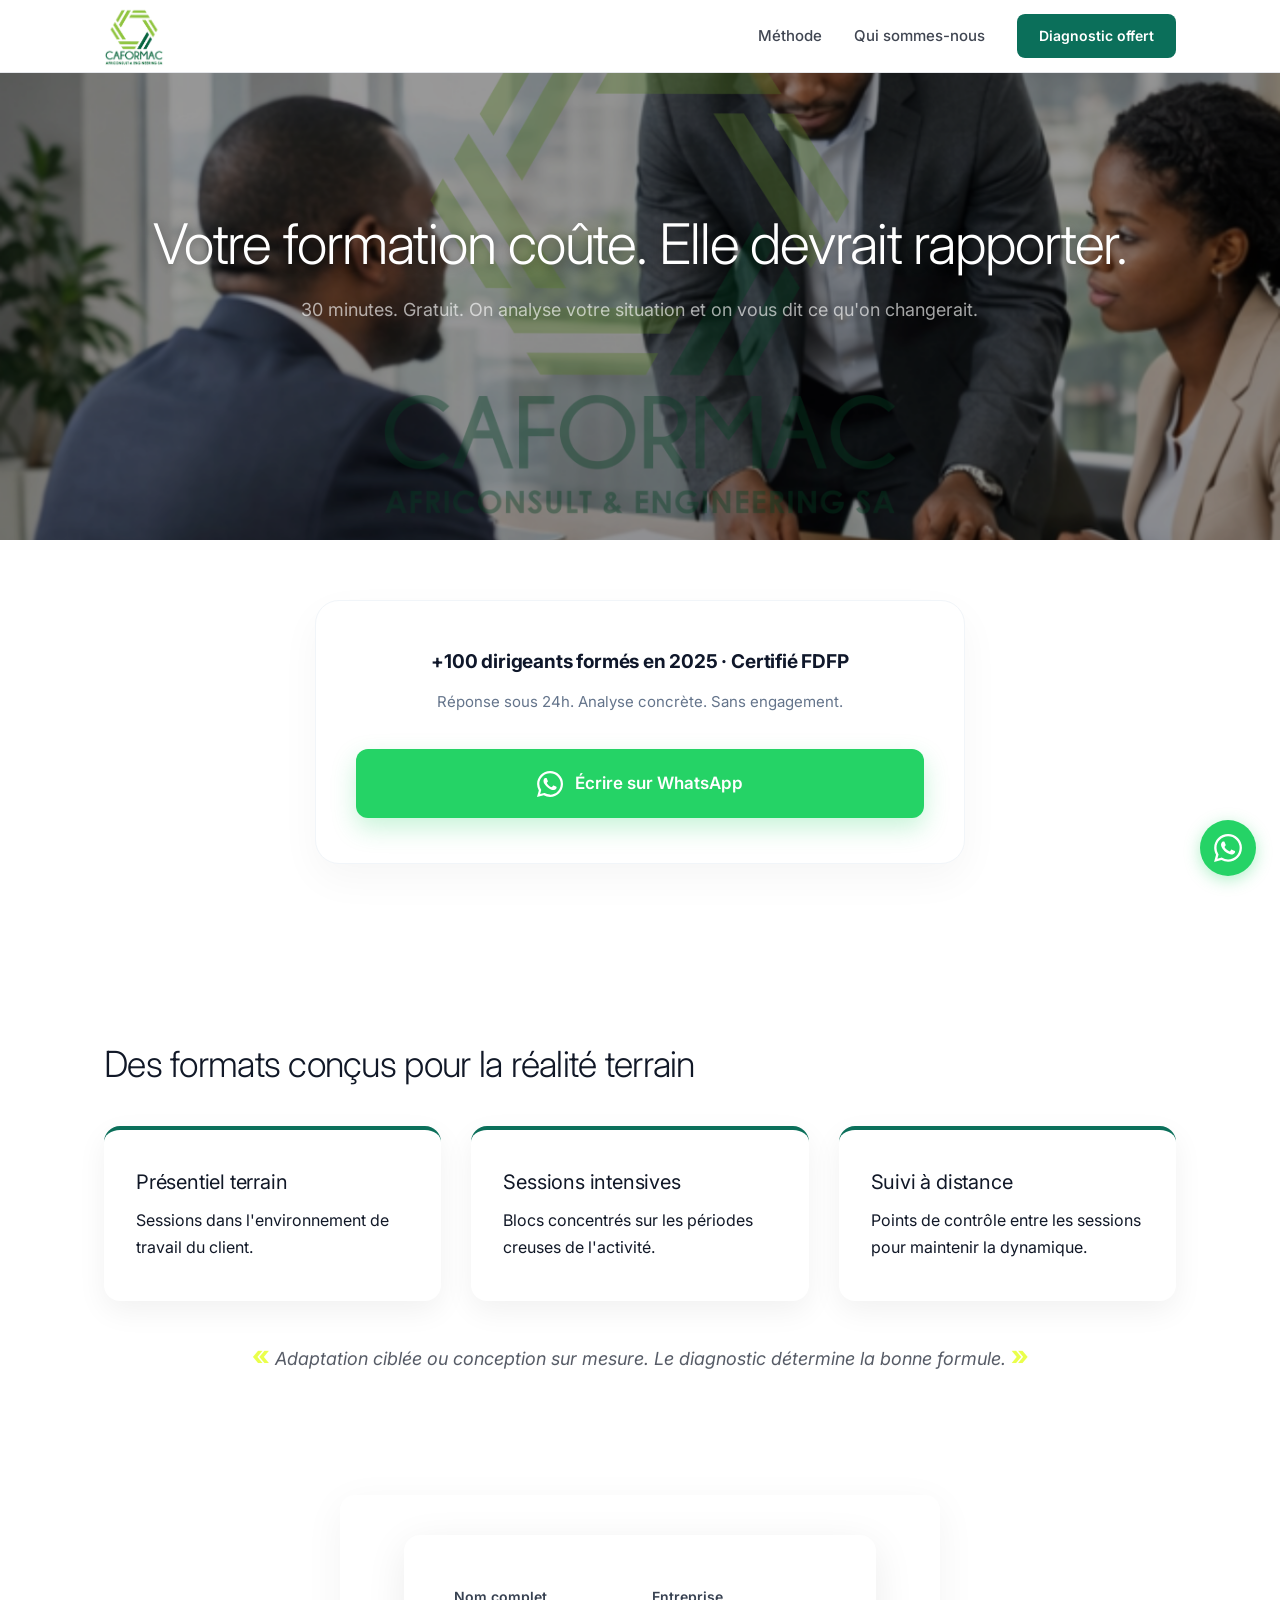
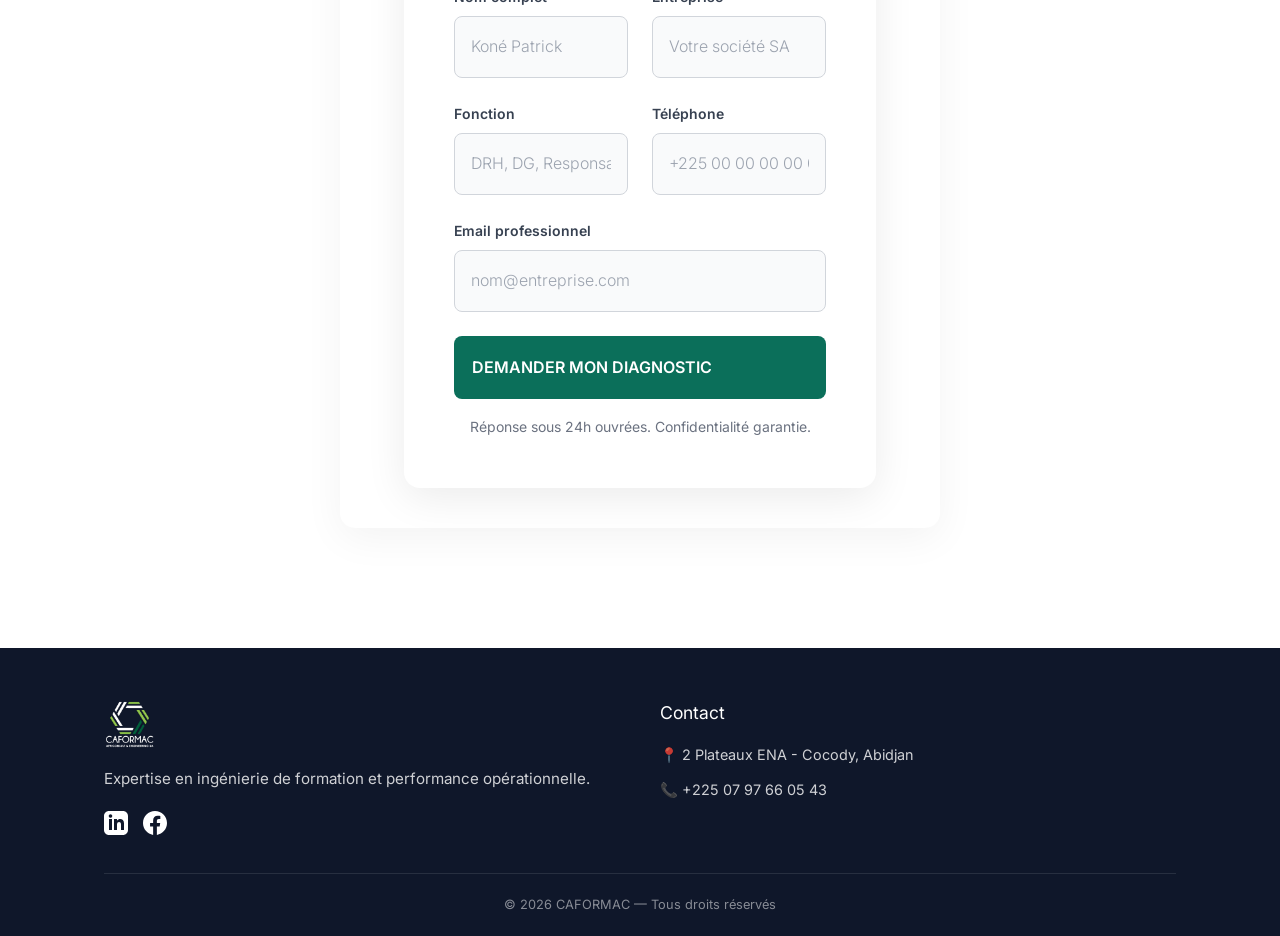
==== diagnostic.html @ a8ff8852 "initial site" ====
<!DOCTYPE html>
<html lang="fr">
<head>
  <meta charset="UTF-8">
  <meta name="viewport" content="width=device-width, initial-scale=1.0">
  <title>Diagnostic formation offert | CAFORMAC Abidjan</title>
  <meta name="description" content="Demandez votre diagnostic formation gratuit. 30 minutes pour analyser votre situation et identifier les leviers de performance. CAFORMAC, certifié FDFP.">
  <link rel="icon" type="image/png" href="assets/img/logo.png">
  <meta property="og:type" content="website">
  <meta property="og:title" content="Diagnostic formation offert | CAFORMAC">
  <meta property="og:description" content="30 minutes pour analyser votre situation formation et identifier les leviers de performance. Gratuit, sans engagement.">
  <meta property="og:image" content="assets/img/logo.png">
  <meta property="og:url" content="https://caformac.com/diagnostic.html">
  <link rel="preconnect" href="https://fonts.googleapis.com">
  <link rel="preconnect" href="https://fonts.gstatic.com" crossorigin>
  <link href="https://fonts.googleapis.com/css2?family=Inter:wght@200;300;400;500;600;700;800&display=swap" rel="stylesheet">
  <link rel="stylesheet" href="assets/css/style.css">
</head>
<body>

  <nav class="nav" role="navigation" aria-label="Navigation principale">
    <div class="container nav__inner">
      <a href="index.html" class="nav__logo" aria-label="Retour à l'accueil">
        <img src="assets/img/logo.png" alt="CAFORMAC">
      </a>
      <button class="nav__hamburger" aria-label="Menu" aria-expanded="false">
        <span></span><span></span><span></span>
      </button>
      <div class="nav__links">
        <a href="methode.html" class="nav__link">Méthode</a>
        <a href="qui.html" class="nav__link">Qui sommes-nous</a>
        <a href="diagnostic.html" class="nav__cta nav__link--active">Diagnostic offert</a>
      </div>
    </div>
  </nav>

  <main>

    <section class="diag-hero-full">
      <div class="hero-image-container">
        <img src="assets/img/diagnostic.png" alt="Diagnostic Formation CAFORMAC" class="hero-full-img">
        <div class="hero-overlay"></div>
      </div>
      <div class="container hero-content">
        <h1>Votre formation coûte. Elle devrait rapporter.</h1>
        <p class="section__subtitle">30 minutes. Gratuit. On analyse votre situation et on vous dit ce qu'on changerait.</p>
      </div>
    </section>

    <div class="premium-wa-block reveal">
      <div class="premium-wa__content">
        <h4 class="premium-wa__proof">+100 dirigeants formés en 2025 · Certifié FDFP</h4>
        <p class="premium-wa__note">Réponse sous 24h. Analyse concrète. Sans engagement.</p>
        <a href="https://wa.me/2250797660543?text=Bonjour%2C%20je%20souhaite%20un%20diagnostic%20formation." class="btn-wa-premium" target="_blank" rel="noopener">
          <svg class="wa-icon" viewBox="0 0 24 24" xmlns="http://www.w3.org/2000/svg">
            <path d="M17.472 14.382c-.297-.149-1.758-.867-2.03-.967-.273-.099-.471-.148-.67.15-.197.297-.767.966-.94 1.164-.173.199-.347.223-.644.075-.297-.15-1.255-.463-2.39-1.475-.883-.788-1.48-1.761-1.653-2.059-.173-.297-.018-.458.13-.606.134-.133.298-.347.446-.52.149-.174.198-.298.298-.497.099-.198.05-.371-.025-.52-.075-.149-.669-1.612-.916-2.207-.242-.579-.487-.5-.669-.51l-.57-.01c-.198 0-.52.074-.792.372-.272.297-1.04 1.016-1.04 2.479 0 1.462 1.065 2.875 1.213 3.074.149.198 2.096 3.2 5.077 4.487.709.306 1.262.489 1.694.625.712.227 1.36.195 1.871.118.571-.085 1.758-.719 2.006-1.413.248-.694.248-1.289.173-1.413-.074-.124-.272-.198-.57-.347zM12.05 21.785h-.01a9.87 9.87 0 01-5.031-1.378l-.361-.214-3.741.981.998-3.648-.235-.374A9.86 9.86 0 012.15 12.01C2.15 6.558 6.587 2.122 12.05 2.122c2.647 0 5.137 1.033 7.007 2.909a9.84 9.84 0 012.9 7.01c-.003 5.45-4.437 9.884-9.885 9.884l-.022-.14zM12.05.072C5.463.072.102 5.423.1 12.01a11.89 11.89 0 001.593 5.945L0 24l6.166-1.617A11.93 11.93 0 0012.05 24c6.59 0 11.95-5.353 11.952-11.94A11.87 11.87 0 0020.45 3.51 11.87 11.87 0 0012.05.072z"/>
          </svg>
          Écrire sur WhatsApp
        </a>
      </div>
    </div>

    <section class="section reveal" style="padding-top: 80px; padding-bottom: 120px;">
      <div class="container">
        <h2 class="section__title" style="margin-bottom: 40px;">Des formats conçus pour la réalité terrain</h2>
        <div class="formats-grid">
          <article class="format-card">
            <h3 class="format-card__title">Présentiel terrain</h3>
            <p class="format-card__text">Sessions dans l'environnement de travail du client.</p>
          </article>
          <article class="format-card">
            <h3 class="format-card__title">Sessions intensives</h3>
            <p class="format-card__text">Blocs concentrés sur les périodes creuses de l'activité.</p>
          </article>
          <article class="format-card">
            <h3 class="format-card__title">Suivi à distance</h3>
            <p class="format-card__text">Points de contrôle entre les sessions pour maintenir la dynamique.</p>
          </article>
        </div>
        <p class="citation" style="margin-top: 40px; text-align: center;">
          <span class="citation__mark">&laquo;</span> Adaptation ciblée ou conception sur mesure. Le diagnostic détermine la bonne formule. <span class="citation__mark">&raquo;</span>
        </p>
      </div>
    </section>

    <section class="form-section reveal" style="margin-bottom: 120px;">
      <div class="container">
        <div class="form-card">
          <form action="https://formspree.io/f/xvgzvjba" method="POST">
            <div class="form-grid">
              <div class="form-group">
                <label for="name">Nom complet</label>
                <input type="text" id="name" name="name" placeholder="Koné Patrick" required>
              </div>
              <div class="form-group">
                <label for="company">Entreprise</label>
                <input type="text" id="company" name="company" placeholder="Votre société SA" required>
              </div>
              <div class="form-group">
                <label for="position">Fonction</label>
                <input type="text" id="position" name="position" placeholder="DRH, DG, Responsable Formation..." required>
              </div>
              <div class="form-group">
                <label for="phone">Téléphone</label>
                <input type="tel" id="phone" name="phone" placeholder="+225 00 00 00 00 00" required>
              </div>
              <div class="form-group full-width">
                <label for="email">Email professionnel</label>
                <input type="email" id="email" name="email" placeholder="nom@entreprise.com" required>
              </div>
            </div>
            <button type="submit" class="btn btn--primary btn--full">DEMANDER MON DIAGNOSTIC</button>
          </form>
          <p class="form-note">Réponse sous 24h ouvrées. Confidentialité garantie.</p>
        </div>
      </div>
    </section>

  </main>

  <footer class="footer">
    <div class="container">
      <div class="footer__grid">
        <div class="footer__brand">
          <img src="assets/img/logonoir.png" alt="CAFORMAC" class="footer__logo">
          <p class="footer__expertise">Expertise en ingénierie de formation et performance opérationnelle.</p>
          <div class="footer__socials">
            <a href="https://www.linkedin.com/company/caformac/" target="_blank" aria-label="LinkedIn">
              <svg viewBox="0 0 24 24"><path d="M19 0h-14c-2.761 0-5 2.239-5 5v14c0 2.761 2.239 5 5 5h14c2.762 0 5-2.239 5-5v-14c0-2.761-2.238-5-5-5zm-11 19h-3v-11h3v11zm-1.5-12.268c-.966 0-1.75-.79-1.75-1.764s.784-1.764 1.75-1.764 1.75.79 1.75 1.764-.783 1.764-1.75 1.764zm13.5 12.268h-3v-5.604c0-3.368-4-3.113-4 0v5.604h-3v-11h3v1.765c1.396-2.586 7-2.777 7 2.476v6.759z"/></svg>
            </a>
            <a href="https://www.facebook.com/caformac/" target="_blank" aria-label="Facebook">
              <svg viewBox="0 0 24 24"><path d="M24 12.073c0-6.627-5.373-12-12-12s-12 5.373-12 12c0 5.99 4.388 10.954 10.125 11.854v-8.385H7.078v-3.47h3.047V9.43c0-3.007 1.792-4.669 4.533-4.669 1.312 0 2.686.235 2.686.235v2.953H15.83c-1.491 0-1.956.925-1.956 1.874v2.25h3.328l-.532 3.47h-2.796v8.385C19.612 23.027 24 18.062 24 12.073z"/></svg>
            </a>
          </div>
        </div>
        <div class="footer__contact">
          <h4 class="footer__contact-title">Contact</h4>
          <p>📍 2 Plateaux ENA - Cocody, Abidjan</p>
          <p>📞 <a href="tel:+2250797660543">+225 07 97 66 05 43</a></p>
        </div>
      </div>
      <div class="footer__bottom">
        &copy; 2026 CAFORMAC — Tous droits réservés
      </div>
    </div>
  </footer>

  <a href="https://wa.me/2250797660543?text=Bonjour%2C%20je%20souhaite%20un%20diagnostic%20formation." class="whatsapp-float" aria-label="Nous contacter sur WhatsApp" target="_blank" rel="noopener">
    <svg viewBox="0 0 24 24" xmlns="http://www.w3.org/2000/svg">
      <path d="M17.472 14.382c-.297-.149-1.758-.867-2.03-.967-.273-.099-.471-.148-.67.15-.197.297-.767.966-.94 1.164-.173.199-.347.223-.644.075-.297-.15-1.255-.463-2.39-1.475-.883-.788-1.48-1.761-1.653-2.059-.173-.297-.018-.458.13-.606.134-.133.298-.347.446-.52.149-.174.198-.298.298-.497.099-.198.05-.371-.025-.52-.075-.148-.669-1.612-.916-2.207-.242-.579-.487-.5-.669-.51-.173-.008-.371-.01-.57-.01-.198 0-.52.074-.792.372-.272.297-1.04 1.016-1.04 2.479 0 1.462 1.065 2.875 1.213 3.074.149.198 2.096 3.2 5.077 4.487.709.306 1.262.489 1.694.625.712.227 1.36.195 1.871.118.571-.085 1.758-.719 2.006-1.413.248-.694.248-1.289.173-1.413-.074-.124-.272-.198-.57-.347m-5.421 7.403h-.004a9.87 9.87 0 01-5.031-1.378l-.361-.214-3.741.982.998-3.648-.235-.374a9.86 9.86 0 01-1.51-5.26c.001-5.45 4.436-9.884 9.888-9.884 2.64 0 5.122 1.03 6.988 2.898a9.825 9.825 0 012.893 6.994c-.003 5.45-4.437 9.884-9.885 9.884m8.413-18.297A11.815 11.815 0 0012.05 0C5.495 0 .16 5.335.157 11.892c0 2.096.547 4.142 1.588 5.945L.057 24l6.305-1.654a11.882 11.882 0 005.683 1.448h.005c6.554 0 11.89-5.335 11.893-11.893a11.821 11.821 0 00-3.48-8.413z"/>
    </svg>
  </a>

  <script src="assets/js/main.js"></script>
</body>
</html>
---- assets/css/style.css ----
/* ========================================
   CAFORMAC — Design System & Global Styles
   Consolidated & cleaned
   ======================================== */

/* 0. Reset
   ======================================== */
*, *::before, *::after { box-sizing: border-box; margin: 0; padding: 0; }
html { scroll-behavior: smooth; -webkit-text-size-adjust: 100%; }
body { font-family: 'Inter', system-ui, -apple-system, sans-serif; font-weight: 400; font-size: 16px; line-height: 1.7; color: var(--text); background: var(--white); -webkit-font-smoothing: antialiased; }
img { max-width: 100%; height: auto; display: block; }
a { color: inherit; text-decoration: none; }
ul, ol { list-style: none; }
button { font: inherit; cursor: pointer; border: none; background: none; }
input, select, textarea { font: inherit; }
h1, h2, h3, h4, h5, h6 { font-weight: 400; }

/* 1. CSS Variables
   ======================================== */
:root {
  --green: #0B6F5A;
  --green-deep: #0A5F4D;
  --green-line: #2E8F7A;
  --yellow: #E2FF00;
  --text: #111827;
  --gray-50: #F9FAFB;
  --gray-100: #F3F4F6;
  --gray-200: #E5E7EB;
  --white: #FFFFFF;
  --r: 16px;
  --r-one: 22px;
}

/* 2. Typography (base)
   ======================================== */
h1 { font-size: 56px; font-weight: 300; line-height: 1.08; letter-spacing: -0.02em; }
h2 { font-size: 36px; font-weight: 400; line-height: 1.15; letter-spacing: -0.01em; }
h3 { font-size: 22px; font-weight: 600; line-height: 1.25; }
p  { font-size: 16px; font-weight: 400; line-height: 1.7; }

/* 3. Layout / Grid
   ======================================== */
.container { max-width: 1120px; margin: 0 auto; padding: 0 24px; }
.section { padding: 80px 0; }
.section--gray { background: var(--gray-50); }

/* 4. Navigation
   ======================================== */
.nav { position: fixed; top: 0; left: 0; right: 0; z-index: 1000; background: var(--white); border-bottom: 1px solid var(--gray-200); transition: box-shadow .3s; }
.nav--scrolled { box-shadow: 0 2px 12px rgba(17,24,39,.06); }
.nav__inner { display: flex; align-items: center; justify-content: space-between; height: 72px; }
.nav__logo { display: flex; align-items: center; gap: 10px; }
.nav__logo img { height: 60px; width: auto; }
.nav__links { display: flex; align-items: center; gap: 32px; }
.nav__link { font-size: 15px; font-weight: 500; color: var(--text); opacity: .8; transition: opacity .2s; }
.nav__link:hover, .nav__link--active { opacity: 1; }
.nav__cta { display: inline-flex; align-items: center; padding: 10px 22px; font-size: 14px; font-weight: 600; color: var(--white); background: var(--green); border-radius: 8px; transition: background .2s; }
.nav__cta:hover { background: var(--green-deep); }
.nav__hamburger { display: none; width: 28px; height: 20px; position: relative; flex-direction: column; justify-content: space-between; }
.nav__hamburger span { display: block; width: 100%; height: 2px; background: var(--text); border-radius: 2px; transition: all .3s; }

/* 5. Hero & Buttons
   ======================================== */
.hero { position: relative; min-height: 85vh; display: flex; align-items: center; margin-top: 72px; overflow: hidden; }
.hero__bg { position: absolute; inset: 0; background-size: cover; background-position: center; }
.hero__bg::after { content: ''; position: absolute; inset: 0; background: linear-gradient(135deg, rgba(10,30,24,.72) 0%, rgba(10,30,24,.45) 100%); }
.hero__content { position: relative; z-index: 2; max-width: 680px; padding: 80px 0; }
.hero h1 { color: var(--white); margin-bottom: 24px; }
.hero__micro { font-size: 14px; font-weight: 400; color: rgba(255,255,255,.7); margin-top: 20px; }

.btn { display: inline-flex; align-items: center; gap: 8px; padding: 14px 28px; font-size: 15px; font-weight: 600; border-radius: 8px; transition: all .2s; }
.btn--primary { color: var(--white); background-color: var(--green); padding: 18px; font-size: 16px; border: none; cursor: pointer; transition: all 0.3s ease; }
.btn--primary:hover { background-color: var(--green-deep); box-shadow: 0 8px 20px rgba(11, 111, 90, 0.3); }

.section__title { margin-bottom: 20px; }
.section__subtitle { font-size: 18px; color: var(--text); opacity: .7; max-width: 640px; line-height: 1.7; }
.section__subtitle--center { margin: 0 auto; }
.citation { margin-top: 32px; font-size: 18px; font-style: italic; color: var(--text); opacity: .7; line-height: 1.7; text-align: center; }
.citation__mark { color: var(--yellow); font-size: 28px; font-style: normal; font-weight: 700; line-height: 1; }

/* 6. Constat-ROI Section (index.html)
   ======================================== */
.constat-roi-section { background: #F8FAFC; padding: 100px 0; }
.constat-content { max-width: 800px; margin-bottom: 70px; }
.constat-roi-section .section__title { color: #0F172A !important; font-weight: 300 !important; }
.constat-roi-section .section__subtitle { color: #475569 !important; font-size: 18px; line-height: 1.8; }
.constat__stat { display: flex; align-items: center; gap: 24px; margin-top: 40px; }
.constat__number { font-family: 'Inter', sans-serif !important; font-size: 110px; font-weight: 300 !important; color: var(--green-deep) !important; line-height: 0.9; letter-spacing: -0.04em; }
.constat__label { font-size: 17px; font-weight: 700; color: #1E293B; line-height: 1.5; }
.constat-layout { display: grid; grid-template-columns: 1fr 1fr; gap: 40px; align-items: center; margin-bottom: 70px; }
.constat-stat-box { position: relative; background: var(--green-deep); border-radius: 16px; padding: 60px 40px; text-align: center; color: var(--white); overflow: hidden; aspect-ratio: 1; display: flex; flex-direction: column; align-items: center; justify-content: center; }
.constat-stat-box::before { content: ''; position: absolute; width: 300px; height: 300px; border-radius: 50%; border: 1px solid rgba(255,255,255,.07); background: rgba(255,255,255,.03); top: -100px; left: -80px; pointer-events: none; }
.constat-stat-box::after { content: ''; position: absolute; width: 200px; height: 200px; border-radius: 50%; border: 1px solid rgba(255,255,255,.06); background: rgba(255,255,255,.02); bottom: -60px; right: -40px; pointer-events: none; }
.constat-stat-box__number { display: block; font-size: 100px; font-weight: 200; color: var(--yellow); line-height: 1; margin-bottom: 16px; letter-spacing: -0.04em; position: relative; z-index: 2; }
.constat-stat-box__label { display: block; font-size: 17px; font-weight: 500; line-height: 1.6; position: relative; z-index: 2; }
.roi-box { background-color: #FFFFFF; border-radius: 16px; padding: 45px 55px; display: flex; align-items: center; justify-content: space-between; gap: 40px; box-shadow: 0 25px 50px -12px rgba(0, 0, 0, 0.15); border-left: 12px solid var(--yellow); transition: transform 0.3s ease, box-shadow 0.3s ease; }
.roi-box:hover { transform: translateY(-5px); box-shadow: 0 35px 60px -15px rgba(0, 0, 0, 0.2); }
.roi-box__text h3 { font-family: 'Inter', sans-serif !important; font-size: 26px !important; font-weight: 800 !important; color: #0F172A !important; margin-bottom: 12px; }
.roi-box__text p { font-size: 16px; color: #475569; margin: 0; line-height: 1.6; }
.roi-box__action { flex-shrink: 0; }
.roi-box__action .btn { background-color: var(--green-deep); padding: 18px 32px; font-size: 16px; border-radius: 8px; box-shadow: 0 10px 20px rgba(10, 95, 77, 0.2); }

/* 7. FMP Teaser (index.html)
   ======================================== */
.section-fmp { position: relative; background-color: #ffffff; padding: 100px 0; overflow: hidden; z-index: 1; }
.section-fmp::before { content: ""; position: absolute; top: 50%; left: -5%; transform: translateY(-50%); width: 600px; height: 600px; background-color: rgba(20, 107, 83, 0.08); border-radius: 50%; z-index: -1; }
.section-fmp::after { content: ""; position: absolute; top: 0%; bottom: 0%; right: -5%; width: 750px; border-radius: 80px; background-image: repeating-linear-gradient( -45deg, rgba(0, 0, 0, 0.03) 0px, rgba(0, 0, 0, 0.03) 2px, transparent 2px, transparent 10px ); z-index: -1; }
.fmp-grid { display: grid; grid-template-columns: repeat(3, 1fr); gap: 24px; margin: 0 auto 40px auto; max-width: 800px; }
.fmp-card { padding: 40px 32px; background: var(--white); border: none; border-radius: var(--r); box-shadow: 0 15px 35px rgba(0, 0, 0, 0.05); transition: all 0.3s ease; }
.fmp-card:hover { transform: translateY(-6px); box-shadow: 0 20px 40px rgba(0, 0, 0, 0.08); }
.fmp-card__letter { font-size: 48px; font-weight: 200; color: var(--green); letter-spacing: -0.02em; display: inline-flex; align-items: center; justify-content: center; width: 80px; height: 80px; background-color: rgba(20, 107, 83, 0.08); border-radius: 50%; margin-bottom: 24px; }
.fmp-card__title { font-size: 18px; font-weight: 600; margin-bottom: 8px; }
.fmp-card__text { font-size: 15px; color: var(--text); opacity: .7; line-height: 1.6; }

/* 8. Domain Cards (index.html)
   ======================================== */
.domains-grid { display: grid; grid-template-columns: repeat(auto-fit, minmax(300px, 1fr)); gap: 30px; }
.domain-card { background: #fff; border-radius: 12px; overflow: hidden; box-shadow: 0 4px 20px rgba(0,0,0,0.08); display: flex; flex-direction: column; border-bottom: 4px solid #1a4d32; transition: transform 0.3s ease; }
.domain-card:hover { transform: translateY(-5px); box-shadow: 0 20px 40px rgba(0, 0, 0, 0.12); }
.domain-card__img-wrapper { overflow: hidden; border-bottom-right-radius: 70px; }
.domain-card__img { width: 100%; height: 200px; object-fit: cover; display: block; }
.domain-card__body { padding: 20px; flex-grow: 1; }
.domain-card__title { font-size: 1.35rem; font-weight: 700; margin-bottom: 10px; color: #000; }
.domain-card__text { color: #666; font-size: 0.95rem; }
.domain-card__footer { display: flex; align-items: center; padding-left: 20px; height: 60px; }
.domain-card__bar-container { flex-grow: 1; height: 6px; background: #f0f0f0; border-radius: 3px; margin-right: 15px; }
.domain-card__bar-fill { width: 40%; height: 100%; background: #1a4d32; border-radius: 3px; }

/* 9. Impact Cards (index.html)
   ======================================== */
.impact-grid { display: grid; grid-template-columns: repeat(3, 1fr); gap: 30px; max-width: 1200px; margin: 0 auto; }
.impact-card { background-color: var(--white); border-radius: 16px; overflow: hidden; box-shadow: 0 10px 30px rgba(0, 0, 0, 0.08); transition: all 0.3s ease; display: flex; flex-direction: column; height: 100%; border: none !important; }
.impact-card:hover { transform: translateY(-8px); box-shadow: 0 20px 40px rgba(0, 0, 0, 0.15); }
.impact-card__header { background-color: var(--green) !important; padding: 40px 32px; border-radius: 0 0 80px 0; display: flex; align-items: center; justify-content: center; text-align: center; min-height: 150px; }
.impact-card__title { color: var(--white) !important; font-size: 22px; font-weight: 700; line-height: 1.3; margin: 0; }
.impact-card__body { padding: 32px; flex-grow: 1; background-color: var(--white); }
.impact-card__text { font-size: 16px; color: var(--text); opacity: 0.8; line-height: 1.6; margin: 0; }
.impact-card__bar { height: 8px; background-color: var(--yellow); width: 100%; }

/* 10. Green Stats Section (index.html)
   ======================================== */
.stats-section { background-color: var(--green); padding: 80px 0; position: relative; overflow: hidden; }
.stats-section::before { content: ""; position: absolute; top: -20%; left: -5%; width: 500px; height: 500px; background-color: rgba(255, 255, 255, 0.04); border-radius: 50%; z-index: 1; }
.stats-section::after { content: ""; position: absolute; bottom: -20%; right: -5%; width: 800px; height: 800px; background-image: repeating-linear-gradient( -45deg, rgba(255, 255, 255, 0.03) 0px, rgba(255, 255, 255, 0.03) 2px, transparent 2px, transparent 10px ); border-radius: 50%; z-index: 1; }
.stat-item { padding: 60px 40px; text-align: center; border-right: 1px solid rgba(255, 255, 255, 0.15); border-bottom: 1px solid rgba(255, 255, 255, 0.15); }
.stat-item:nth-child(3n) { border-right: none; }
.stat-item:nth-child(n+4) { border-bottom: none; }
.stat-num { font-size: 64px; font-weight: 300; line-height: 1; margin-bottom: 16px; color: var(--white); }
.stat-text { font-size: 15px; font-weight: 400; opacity: 0.9; color: var(--white); }

/* 11. Green Stats Block (methode.html)
   ======================================== */
.stats-block { position: relative; background: var(--green-deep); padding: 80px 0; overflow: hidden; color: var(--white); }
.stats-block::before { content: ''; position: absolute; width: 500px; height: 500px; border-radius: 50%; border: 1px solid rgba(255,255,255,.07); background: rgba(255,255,255,.03); top: -180px; left: -120px; pointer-events: none; }
.stats-block::after { content: ''; position: absolute; width: 380px; height: 380px; border-radius: 50%; border: 1px solid rgba(255,255,255,.06); background: rgba(255,255,255,.02); bottom: -100px; right: 10%; pointer-events: none; }

/* Shared stats grid (stats-section + stats-block) */
.stats-grid { display: grid; grid-template-columns: repeat(3, 1fr); gap: 0; position: relative; z-index: 2; }
.stats-grid__item { padding: 32px 28px; text-align: center; border-right: 1px solid rgba(255,255,255,.12); }
.stats-grid__item:last-child, .stats-grid__item:nth-child(3n) { border-right: none; }
.stats-grid__number { font-size: 60px; font-weight: 200; letter-spacing: -0.02em; line-height: 1; margin-bottom: 8px; color: var(--white); }
.stats-grid__label { font-size: 14px; font-weight: 400; line-height: 1.5; color: rgba(255,255,255,.8); }

/* 12. Format Cards (methode.html + diagnostic.html)
   ======================================== */
.formats-grid { display: grid; grid-template-columns: repeat(3, 1fr); gap: 30px; margin-bottom: 32px; }
.format-card { padding: 40px 32px; background: var(--white); border-radius: var(--r); box-shadow: 0 10px 30px rgba(0, 0, 0, 0.06); border-top: 4px solid var(--green); transition: all 0.3s ease; }
.format-card:hover { background-color: var(--green) !important; transform: translateY(-8px); box-shadow: 0 20px 40px rgba(0, 0, 0, 0.15); }
.format-card__title { font-size: 20px; font-weight: 700; margin-bottom: 12px; color: var(--text); transition: color 0.3s ease; }
.format-card:hover .format-card__title { color: var(--yellow) !important; }
.format-card__text { transition: color 0.3s ease; }
.format-card:hover .format-card__text { color: var(--white) !important; }

/* 13. Facts List (qui.html)
   ======================================== */
.facts-list { margin-top: 32px; }
.facts-list__item { display: flex; gap: 16px; padding: 16px 0; border-bottom: 1px solid var(--gray-200); font-size: 16px; }
.facts-list__item:last-child { border-bottom: none; }
.facts-list__label { font-weight: 600; color: var(--green); min-width: 120px; font-size: 14px; text-transform: uppercase; letter-spacing: .04em; }

/* 14. CTA Block
   ======================================== */
.cta-block { position: relative; background-color: var(--green); color: var(--white); padding: 80px 20px; border-radius: 24px; margin: 60px auto; overflow: hidden; z-index: 1; text-align: center; }
.cta-block::before { content: ""; position: absolute; top: 50%; left: -5%; transform: translateY(-50%); width: 600px; height: 600px; background-color: rgba(255, 255, 255, 0.06); border-radius: 50%; z-index: -1; }
.cta-block::after { content: ""; position: absolute; top: 0%; bottom: 0%; right: -5%; width: 750px; border-radius: 80px; background-image: repeating-linear-gradient( -45deg, rgba(255, 255, 255, 0.04) 0px, rgba(255, 255, 255, 0.04) 2px, transparent 2px, transparent 10px ); z-index: -1; }
.cta-block h2 { color: var(--white) !important; margin-bottom: 24px !important; }
.cta-block .btn { background-color: var(--white) !important; color: var(--green) !important; font-weight: 700; border: none; }
.cta-block .btn:hover { background-color: #f2f2f2 !important; }
.cta-block .section__subtitle { color: var(--white) !important; opacity: 0.9 !important; margin-bottom: 40px !important; }
.cta-block .citation { color: var(--white) !important; opacity: 0.9 !important; margin-top: 50px !important; }

/* 15. About Section (qui.html)
   ======================================== */
.about-section { padding: 80px 0; padding-bottom: 20px !important; background-color: var(--white); }
.about-header { margin-bottom: 40px; }
.about-header h2 { font-size: 20px; font-weight: 600; color: var(--text); margin-bottom: 8px; }
.about-header h1 { font-size: 48px; font-weight: 700; color: var(--text); position: relative; display: inline-block; line-height: 1.1; }
.about-header h1::after { content: ''; position: absolute; bottom: -12px; left: 0; width: 80px; height: 4px; background-color: var(--green-line); }
.about-grid { display: grid; grid-template-columns: 4fr 7fr; gap: 40px; align-items: start; margin-bottom: 20px; }
.about-photo { width: 100%; height: 340px; object-fit: cover; border-radius: 16px; display: block; box-shadow: 0 15px 35px rgba(0,0,0,0.06); }
.about-caption { margin-top: 16px; font-size: 15px; font-weight: 700; color: var(--text); text-align: center; }
.about-illustration { width: 100%; height: 380px; object-fit: cover; border-radius: 16px; display: block; box-shadow: 0 15px 35px rgba(0,0,0,0.06); }

/* 16. Presentation Image (qui.html)
   ======================================== */
.presentation-image-section { padding-top: 0 !important; padding-bottom: 80px; margin-top: 80px; background-color: var(--white); }
.presentation-img { width: 100%; height: auto; display: block; margin: 0 auto; }

/* 17. Diagnostic Hero Full
   ======================================== */
.diag-hero-full { position: relative; width: 100%; height: 60vh; display: flex; align-items: center; overflow: hidden; margin-bottom: 60px; }
.hero-image-container { position: absolute; top: 0; left: 0; width: 100%; height: 100%; z-index: 1; }
.hero-full-img { width: 100%; height: 100%; object-fit: cover; object-position: center; }
.hero-overlay { position: absolute; top: 0; left: 0; width: 100%; height: 100%; background: rgba(0, 0, 0, 0.4); }
.hero-content { position: relative; z-index: 2; color: #ffffff; text-align: center; }
.hero-content h1 { font-size: clamp(2rem, 5vw, 3.5rem); margin-bottom: 20px; text-shadow: 0 2px 10px rgba(0,0,0,0.3); }
.hero-content .section__subtitle { color: rgba(255,255,255,0.9); max-width: 800px; margin: 0 auto; }

/* 18. Form Card & Grid (diagnostic.html)
   ======================================== */
.form-section { max-width: 600px; margin: 0 auto; background: var(--white); padding: 40px; border-radius: 15px; box-shadow: 0 10px 40px rgba(0,0,0,0.05); }
.form-card { background: var(--white); border-radius: 16px; box-shadow: 0 10px 40px rgba(0, 0, 0, 0.08); padding: 50px; max-width: 800px; margin: 0 auto; }
.form-grid { display: grid; grid-template-columns: repeat(2, 1fr); gap: 24px; }
.full-width { grid-column: span 2; }
.form-group { display: flex; flex-direction: column; }
.form-group label { font-size: 14px; font-weight: 600; color: #374151; margin-bottom: 8px; }
.form-group input { width: 100%; padding: 16px; font-size: 16px; color: #111827; background-color: #F9FAFB; border: 1px solid #D1D5DB; border-radius: 8px; transition: all 0.3s ease; font-family: inherit; }
.form-group input:focus { outline: none; border-color: var(--green); background-color: #FFFFFF; box-shadow: 0 0 0 3px rgba(18, 107, 89, 0.15); }
.form-group input::placeholder { color: #9CA3AF; font-weight: 300; }
.btn--full { width: 100%; padding: 18px; font-size: 16px; font-weight: 600; text-align: center; border-radius: 8px; margin-top: 24px; background-color: var(--green); color: var(--white); border: none; cursor: pointer; transition: all 0.3s ease; }
.btn--full:hover { transform: translateY(-2px); box-shadow: 0 10px 20px rgba(0,0,0,0.1); }
.form-note { text-align: center; margin-top: 16px; font-size: 14px; color: #6B7280; }
.form-error { display: none; font-size: 12px; color: #e74c3c; margin-top: 5px; }

/* 19. Premium WhatsApp Block (diagnostic.html)
   ======================================== */
.premium-wa-block { max-width: 650px; margin: 60px auto 100px; text-align: center; padding: 45px 40px; background: #FFFFFF; border-radius: 24px; box-shadow: 0 15px 40px rgba(0, 0, 0, 0.04); border: 1px solid #F1F5F9; }
.premium-wa__proof { font-family: 'Inter', sans-serif !important; font-size: 19px; font-weight: 700; color: #0F172A; margin-bottom: 12px; letter-spacing: -0.01em; }
.premium-wa__note { font-size: 15px; color: #64748B; margin-bottom: 35px; line-height: 1.6; }
.btn-wa-premium { display: inline-flex; align-items: center; justify-content: center; gap: 12px; width: 100%; background-color: #25D366; color: #FFFFFF !important; font-size: 17px; font-weight: 600; padding: 20px 40px; border-radius: 12px; text-decoration: none; transition: all 0.3s cubic-bezier(0.4, 0, 0.2, 1); box-shadow: 0 10px 25px rgba(37, 211, 102, 0.25); }
.btn-wa-premium:hover { background-color: #1DA851; transform: translateY(-4px); box-shadow: 0 15px 35px rgba(37, 211, 102, 0.35); }
.wa-icon { width: 26px; height: 26px; fill: #FFFFFF; }

/* 20. Footer
   ======================================== */
.footer { background-color: #0f172a; color: #ffffff; padding: 50px 0 20px; }
.footer__grid { display: flex; flex-wrap: wrap; gap: 40px; justify-content: flex-start; margin-bottom: 30px; }
.footer__brand { flex: 1; min-width: 280px; text-align: left; }
.footer__logo { height: 50px; width: auto; margin-bottom: 20px; }
.footer__expertise { font-size: 0.95rem; color: rgba(255, 255, 255, 0.8); margin-bottom: 20px; line-height: 1.5; }
.footer__socials { display: flex; gap: 15px; }
.footer__socials a svg { width: 24px; height: 24px; fill: #ffffff; transition: fill 0.3s ease; }
.footer__socials a:hover svg { fill: #22c55e; }
.footer__contact { flex: 1; min-width: 200px; }
.footer__contact-title { margin-bottom: 15px; font-size: 1.1rem; }
.footer__contact p { font-size: 0.9rem; color: rgba(255, 255, 255, 0.8); margin-bottom: 10px; }
.footer__contact a { color: inherit; text-decoration: none; }
.footer__bottom { border-top: 1px solid rgba(255, 255, 255, 0.1); padding-top: 20px; font-size: 0.8rem; color: rgba(255, 255, 255, 0.5); text-align: center; }

/* 21. Utilities (reveal, WhatsApp float)
   ======================================== */
.reveal { opacity: 0; transform: translateY(24px); transition: opacity .6s ease, transform .6s ease; }
.reveal.visible { opacity: 1; transform: translateY(0); }
.whatsapp-float { position: fixed; bottom: 24px; right: 24px; z-index: 999; width: 56px; height: 56px; background: #25D366; border-radius: 50%; display: flex; align-items: center; justify-content: center; box-shadow: 0 4px 16px rgba(37,211,102,.35); transition: transform .2s, box-shadow .2s; }
.whatsapp-float:hover { transform: scale(1.08); box-shadow: 0 6px 20px rgba(37,211,102,.45); }
.whatsapp-float svg { width: 28px; height: 28px; fill: var(--white); }

/* 22. Typography Overrides (light weight system)
   ======================================== */
h1, h2,
.section__title,
.about-header h1,
.about-header h2 {
  font-family: 'Inter', sans-serif !important;
  font-weight: 300 !important;
  letter-spacing: -0.02em !important;
}
h3,
.fmp-card__title,
.domain-card__title,
.impact-card__title,
.format-card__title {
  font-family: 'Inter', sans-serif !important;
  font-weight: 400 !important;
  letter-spacing: -0.01em !important;
  font-size: 20px !important;
}

/* 23. Responsive
   ======================================== */
@media (max-width: 1024px) {
  .stats-grid { grid-template-columns: repeat(2, 1fr); }
  .stats-grid__item:nth-child(2n) { border-right: none; }
}

@media (max-width: 992px) {
  .about-grid { grid-template-columns: 1fr; }
  .about-photo, .about-illustration { height: 300px; }
}

@media (max-width: 768px) {
  h1 { font-size: 34px; }
  h2 { font-size: 26px; }

  .nav__hamburger { display: flex; }
  .nav__links {
    position: fixed; top: 72px; left: 0; right: 0; bottom: 0;
    background: var(--white); flex-direction: column; align-items: center;
    justify-content: flex-start; padding-top: 48px; gap: 24px;
    transform: translateX(100%); transition: transform .3s ease;
  }
  .nav__links.open { transform: translateX(0); }

  .fmp-grid,
  .domains-grid,
  .impact-grid,
  .formats-grid { grid-template-columns: 1fr; }

  .stats-grid { grid-template-columns: 1fr; }
  .stats-grid__item { border-right: none !important; border-bottom: 1px solid rgba(255,255,255,.12); }
  .stat-item { border-right: none; border-bottom: 1px solid rgba(255,255,255,0.15); padding: 40px 20px; }
  .stat-item:last-child { border-bottom: none; }
  .stat-num { font-size: 48px; }

  .constat-layout { grid-template-columns: 1fr; }
  .constat-stat-box { aspect-ratio: auto; padding: 50px 30px; }
  .constat-stat-box__number { font-size: 80px; }
  .roi-box { flex-direction: column; text-align: left; padding: 35px 24px; border-left: none; border-top: 12px solid var(--yellow); }
  .roi-box__action { width: 100%; }
  .roi-box__action .btn { width: 100%; justify-content: center; }

  .diag-hero-full { height: 50vh; }

  .form-grid { grid-template-columns: 1fr; }
  .full-width { grid-column: span 1; }

  .premium-wa-block { padding: 35px 24px; margin: 40px 20px 80px; }

  .fmp-card__title,
  .domain-card__title,
  .impact-card__title,
  .format-card__title { font-size: 18px !important; }
}
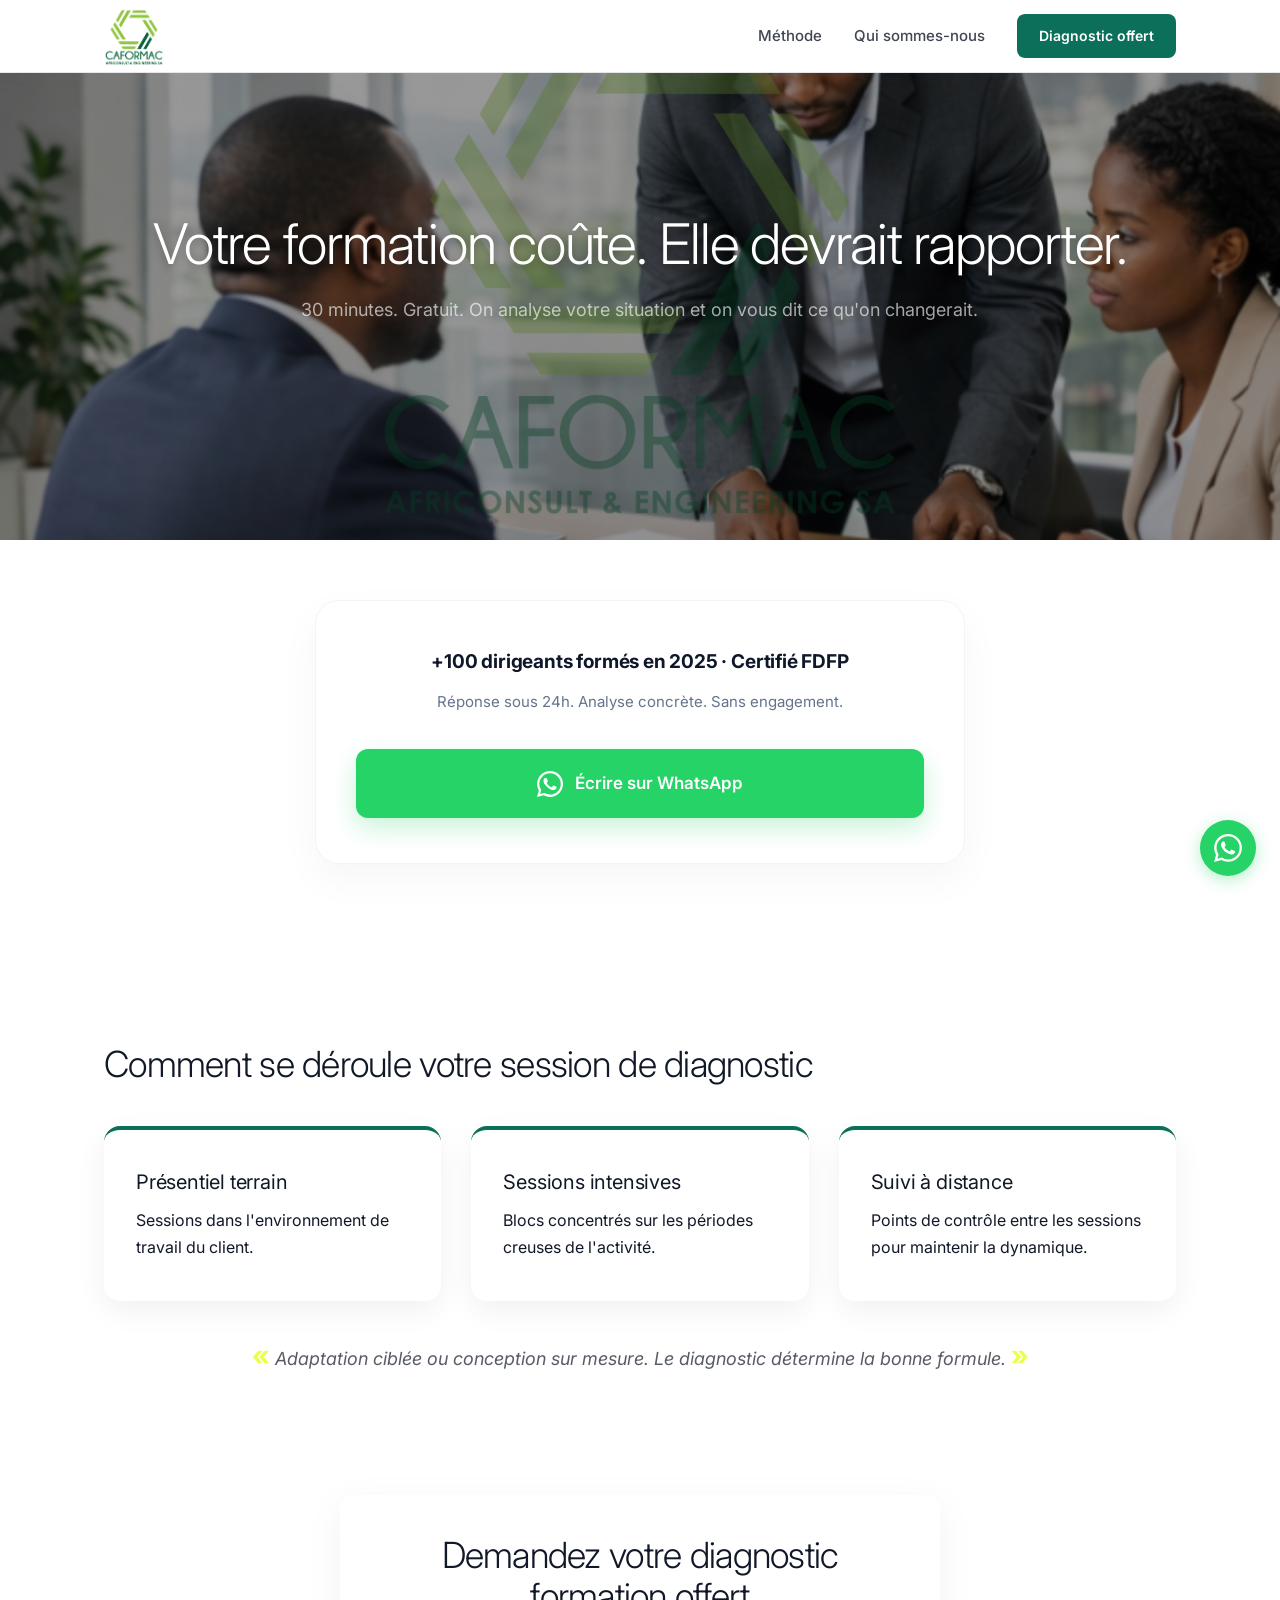
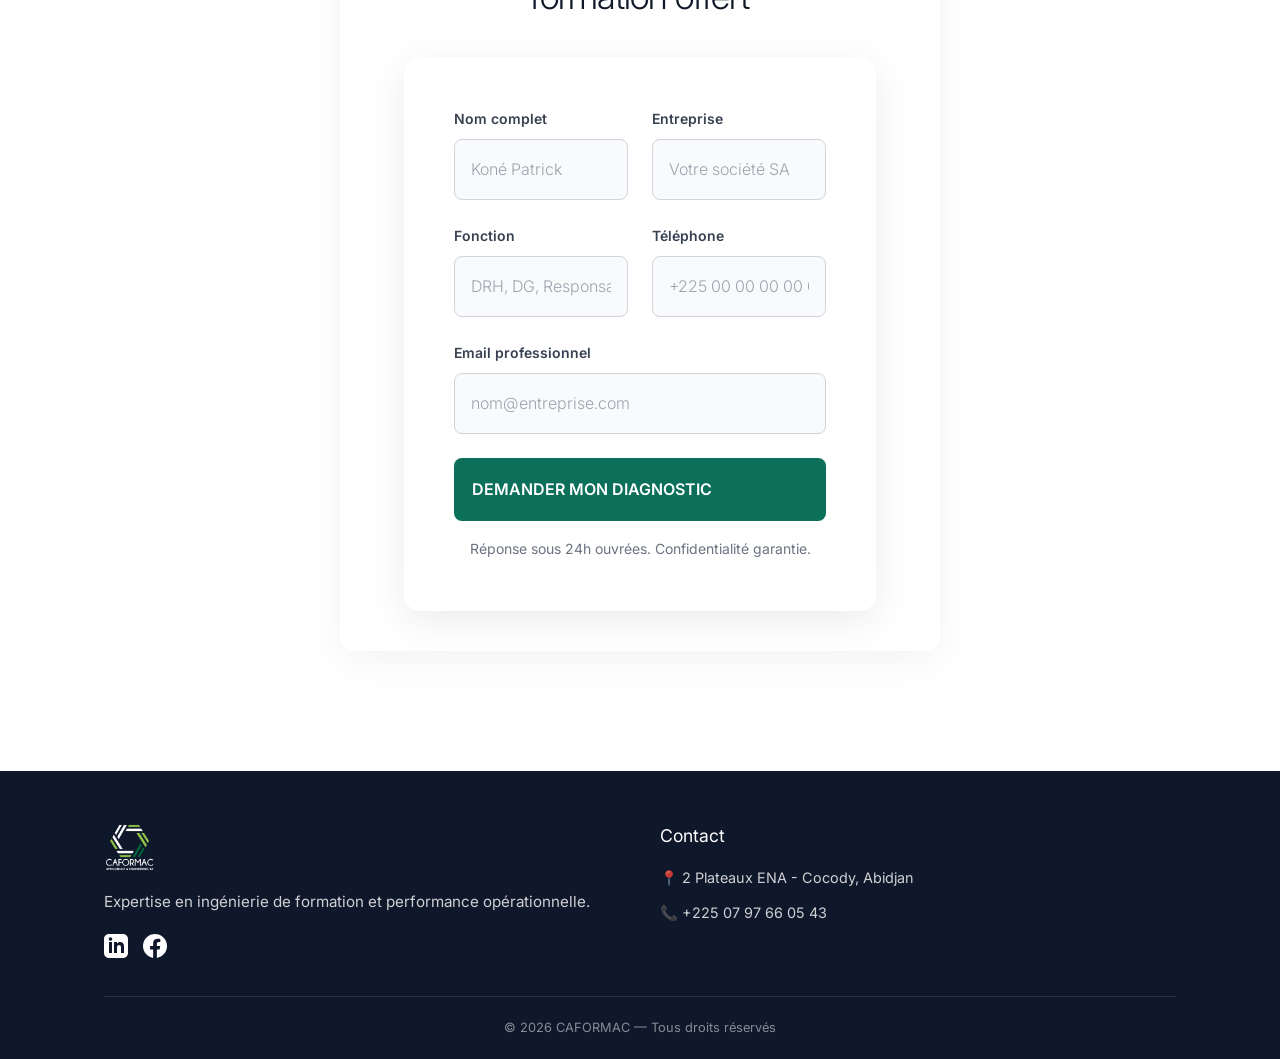
==== commit e7a4750c: "Update title and meta description for SEO" ====
--- a/diagnostic.html
+++ b/diagnostic.html
@@ -3,14 +3,19 @@
 <head>
   <meta charset="UTF-8">
   <meta name="viewport" content="width=device-width, initial-scale=1.0">
-  <title>Diagnostic formation offert | CAFORMAC Abidjan</title>
-  <meta name="description" content="Demandez votre diagnostic formation gratuit. 30 minutes pour analyser votre situation et identifier les leviers de performance. CAFORMAC, certifié FDFP.">
+  <title>Diagnostic formation gratuit — Analysez votre ROI formation | CAFORMAC Abidjan</title>
+  <meta name="description" content="Obtenez votre diagnostic formation gratuit en 30 min. CAFORMAC analyse votre dispositif actuel et identifie les leviers d'impact concrets. Certifié FDFP.">
+  <link rel="canonical" href="https://www.caformac.com/diagnostic.html">
   <link rel="icon" type="image/png" href="assets/img/logo.png">
   <meta property="og:type" content="website">
-  <meta property="og:title" content="Diagnostic formation offert | CAFORMAC">
-  <meta property="og:description" content="30 minutes pour analyser votre situation formation et identifier les leviers de performance. Gratuit, sans engagement.">
-  <meta property="og:image" content="assets/img/logo.png">
-  <meta property="og:url" content="https://caformac.com/diagnostic.html">
+  <meta property="og:title" content="Diagnostic formation gratuit — Analysez votre ROI formation | CAFORMAC Abidjan">
+  <meta property="og:description" content="Obtenez votre diagnostic formation gratuit en 30 min. CAFORMAC analyse votre dispositif actuel et identifie les leviers d'impact concrets. Certifié FDFP.">
+  <meta property="og:image" content="https://www.caformac.com/assets/img/logo.png">
+  <meta property="og:url" content="https://www.caformac.com/diagnostic.html">
+  
+  <meta property="og:locale" content="fr_CI">
+  <script type="application/ld+json">{"@context":"https://schema.org","@type":"Service","name":"Diagnostic formation gratuit","provider":{"@type":"Organization","name":"CAFORMAC"},"description":"Session de 30 minutes pour analyser votre dispositif de formation et identifier les leviers de performance.","areaServed":"Zone UEMOA","offers":{"@type":"Offer","price":"0","priceCurrency":"XOF"}}</script>
+  <script type="application/ld+json">{"@context":"https://schema.org","@type":"FAQPage","mainEntity":[{"@type":"Question","name":"Le diagnostic formation est-il vraiment gratuit ?","acceptedAnswer":{"@type":"Answer","text":"Oui, le diagnostic est entièrement gratuit. Il dure 30 minutes et vous recevez une analyse concrète sans engagement."}},{"@type":"Question","name":"Qui peut bénéficier du diagnostic CAFORMAC ?","acceptedAnswer":{"@type":"Answer","text":"Le diagnostic s'adresse aux dirigeants, DRH et responsables formation d'entreprises de la zone UEMOA."}},{"@type":"Question","name":"CAFORMAC est-il certifié FDFP ?","acceptedAnswer":{"@type":"Answer","text":"Oui, CAFORMAC est certifié FDFP (Fonds de Développement de la Formation Professionnelle) en Côte d'Ivoire."}}]}</script>
   <link rel="preconnect" href="https://fonts.googleapis.com">
   <link rel="preconnect" href="https://fonts.gstatic.com" crossorigin>
   <link href="https://fonts.googleapis.com/css2?family=Inter:wght@200;300;400;500;600;700;800&display=swap" rel="stylesheet">
@@ -62,7 +67,7 @@
 
     <section class="section reveal" style="padding-top: 80px; padding-bottom: 120px;">
       <div class="container">
-        <h2 class="section__title" style="margin-bottom: 40px;">Des formats conçus pour la réalité terrain</h2>
+        <h2 class="section__title" style="margin-bottom: 40px;">Comment se déroule votre session de diagnostic</h2>
         <div class="formats-grid">
           <article class="format-card">
             <h3 class="format-card__title">Présentiel terrain</h3>
@@ -85,6 +90,7 @@
 
     <section class="form-section reveal" style="margin-bottom: 120px;">
       <div class="container">
+        <h2 class="section__title" style="margin-bottom:40px;text-align:center;">Demandez votre diagnostic formation offert</h2>
         <div class="form-card">
           <form action="https://formspree.io/f/xvgzvjba" method="POST">
             <div class="form-grid">
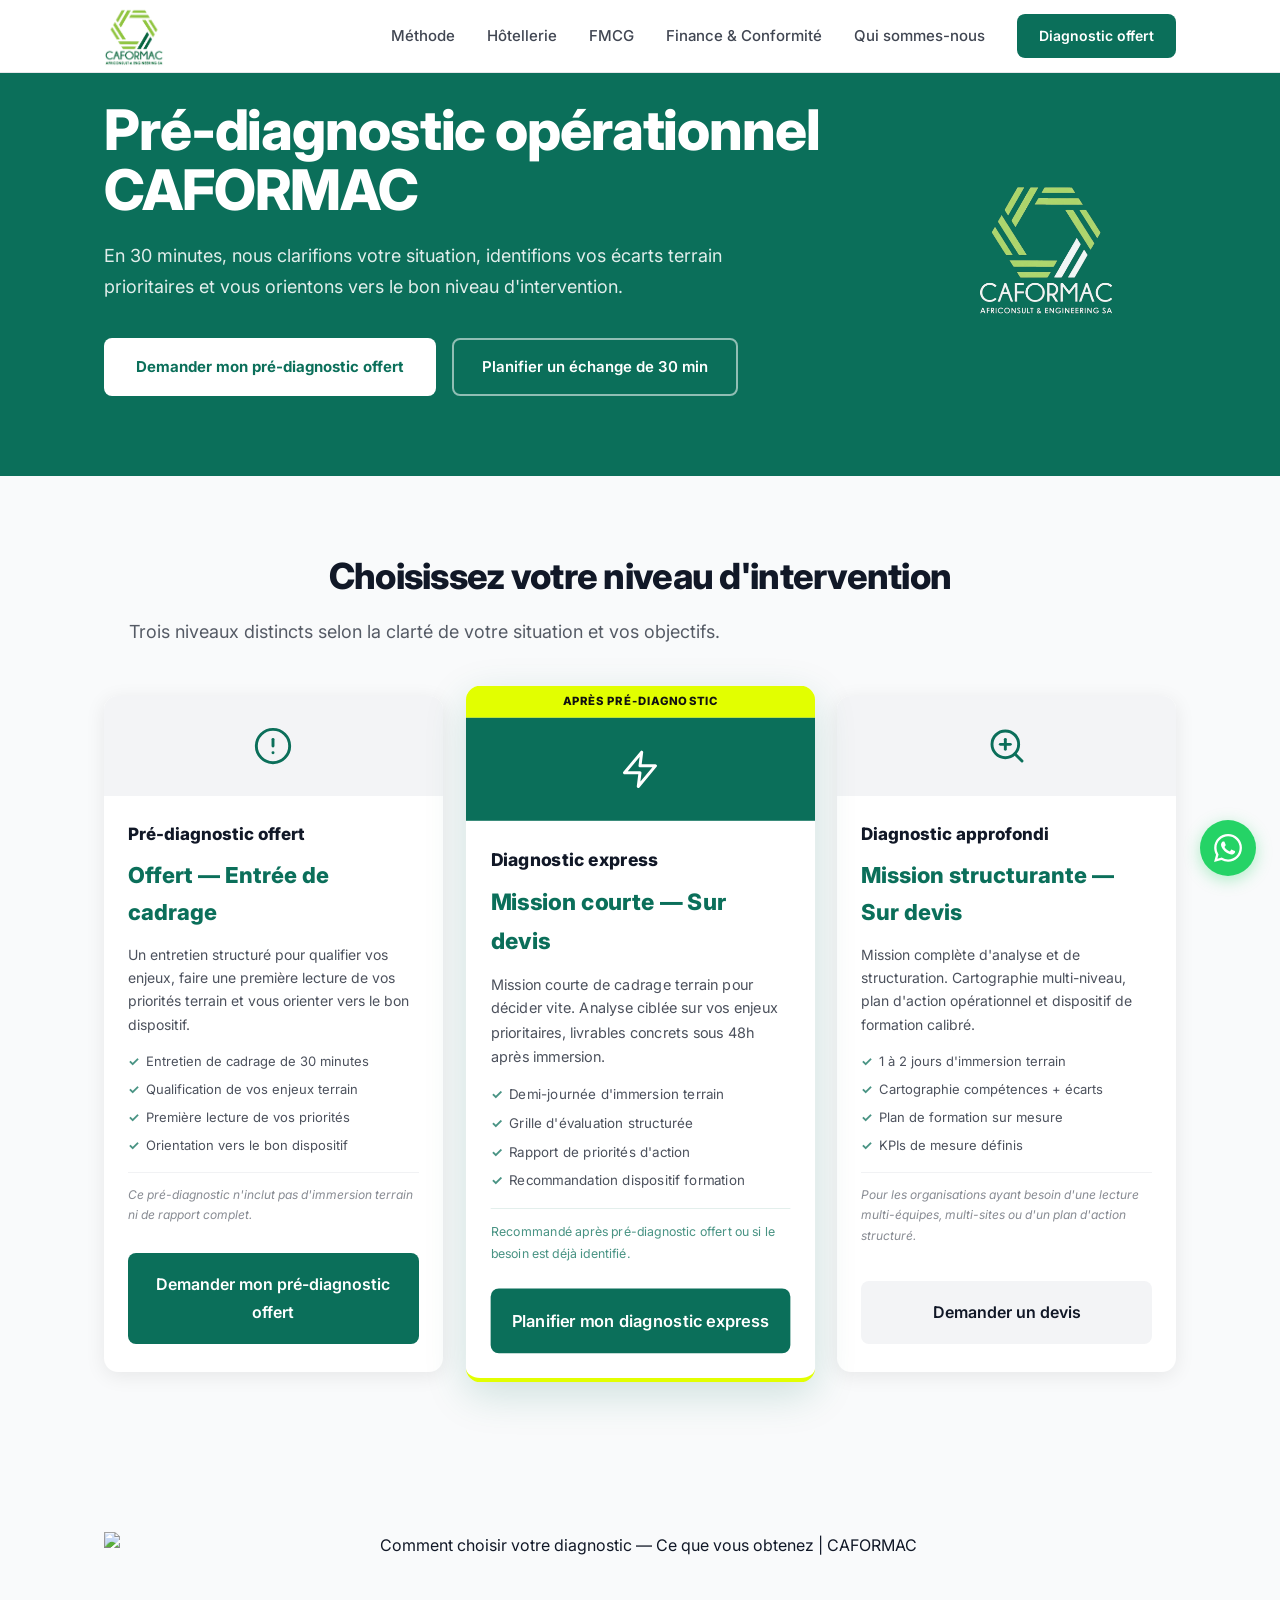
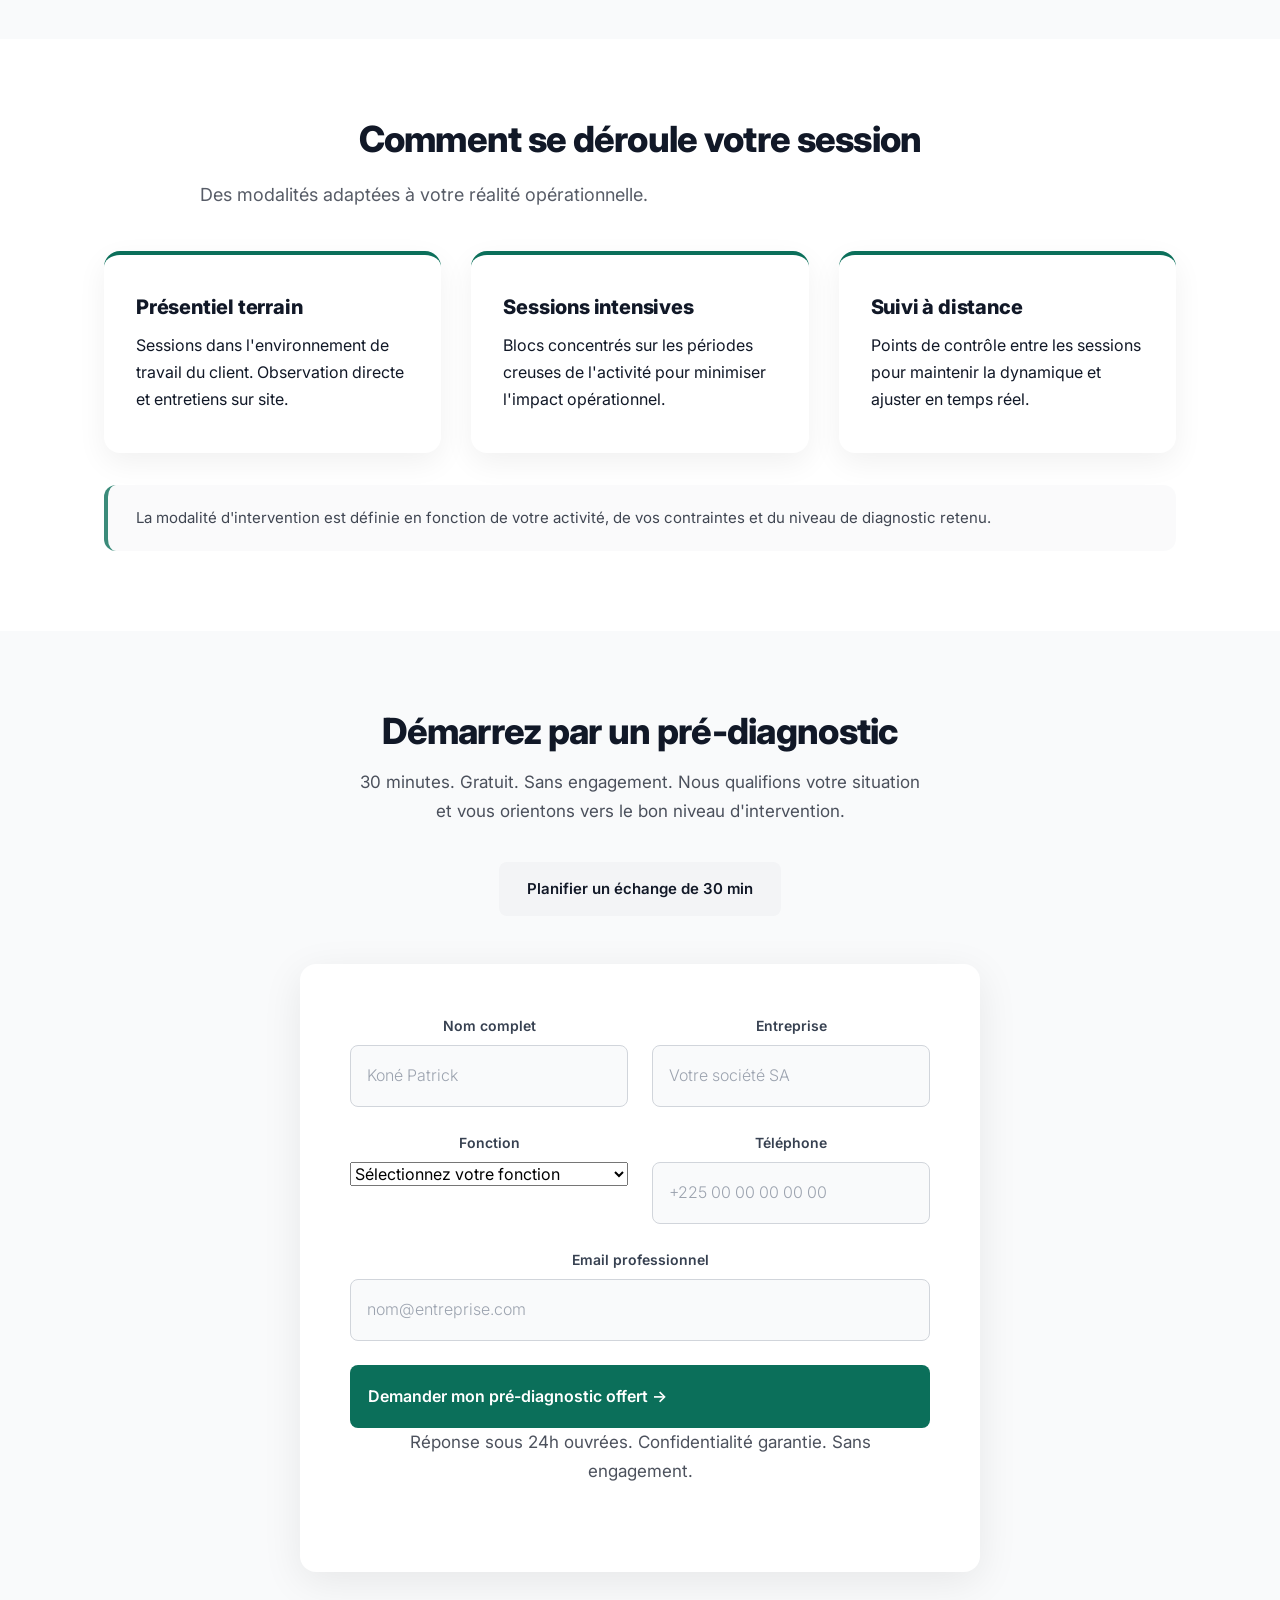
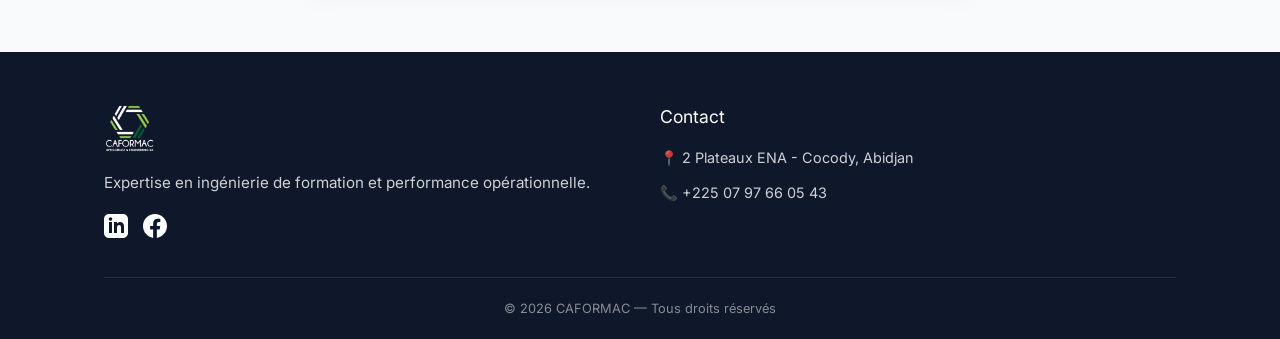
==== commit f5454537: "mise à jour site" ====
--- a/diagnostic.html
+++ b/diagnostic.html
@@ -3,25 +3,37 @@
 <head>
   <meta charset="UTF-8">
   <meta name="viewport" content="width=device-width, initial-scale=1.0">
-  <title>Diagnostic formation gratuit — Analysez votre ROI formation | CAFORMAC Abidjan</title>
-  <meta name="description" content="Obtenez votre diagnostic formation gratuit en 30 min. CAFORMAC analyse votre dispositif actuel et identifie les leviers d'impact concrets. Certifié FDFP.">
+  <title>Pré-diagnostic offert — Identifiez vos écarts terrain prioritaires | CAFORMAC Abidjan</title>
+  <meta name="description" content="Pré-diagnostic opérationnel CAFORMAC : en 30 minutes, nous clarifions votre situation, identifions vos écarts terrain prioritaires et vous orientons vers le bon niveau d'intervention. Certifié FDFP.">
   <link rel="canonical" href="https://www.caformac.com/diagnostic.html">
   <link rel="icon" type="image/png" href="assets/img/logo.png">
   <meta property="og:type" content="website">
-  <meta property="og:title" content="Diagnostic formation gratuit — Analysez votre ROI formation | CAFORMAC Abidjan">
-  <meta property="og:description" content="Obtenez votre diagnostic formation gratuit en 30 min. CAFORMAC analyse votre dispositif actuel et identifie les leviers d'impact concrets. Certifié FDFP.">
+  <meta property="og:title" content="Pré-diagnostic offert CAFORMAC — Identifiez vos écarts terrain prioritaires">
+  <meta property="og:description" content="En 30 minutes, nous clarifions votre situation et vous orientons vers le bon niveau d'intervention. Certifié FDFP. Abidjan, zone UEMOA.">
   <meta property="og:image" content="https://www.caformac.com/assets/img/logo.png">
   <meta property="og:url" content="https://www.caformac.com/diagnostic.html">
-  
   <meta property="og:locale" content="fr_CI">
-  <script type="application/ld+json">{"@context":"https://schema.org","@type":"Service","name":"Diagnostic formation gratuit","provider":{"@type":"Organization","name":"CAFORMAC"},"description":"Session de 30 minutes pour analyser votre dispositif de formation et identifier les leviers de performance.","areaServed":"Zone UEMOA","offers":{"@type":"Offer","price":"0","priceCurrency":"XOF"}}</script>
-  <script type="application/ld+json">{"@context":"https://schema.org","@type":"FAQPage","mainEntity":[{"@type":"Question","name":"Le diagnostic formation est-il vraiment gratuit ?","acceptedAnswer":{"@type":"Answer","text":"Oui, le diagnostic est entièrement gratuit. Il dure 30 minutes et vous recevez une analyse concrète sans engagement."}},{"@type":"Question","name":"Qui peut bénéficier du diagnostic CAFORMAC ?","acceptedAnswer":{"@type":"Answer","text":"Le diagnostic s'adresse aux dirigeants, DRH et responsables formation d'entreprises de la zone UEMOA."}},{"@type":"Question","name":"CAFORMAC est-il certifié FDFP ?","acceptedAnswer":{"@type":"Answer","text":"Oui, CAFORMAC est certifié FDFP (Fonds de Développement de la Formation Professionnelle) en Côte d'Ivoire."}}]}</script>
+  <script type="application/ld+json">{"@context":"https://schema.org","@type":"Service","name":"Pré-diagnostic opérationnel CAFORMAC","provider":{"@type":"Organization","name":"CAFORMAC"},"description":"Pré-diagnostic de cadrage pour qualifier vos enjeux terrain, identifier vos priorités et orienter vers le bon dispositif d'intervention.","areaServed":"Zone UEMOA","offers":{"@type":"Offer","price":"0","priceCurrency":"XOF"}}</script>
+
+  <!-- Google Tag Manager -->
+  <script>(function(w,d,s,l,i){w[l]=w[l]||[];w[l].push({'gtm.start':
+  new Date().getTime(),event:'gtm.js'});var f=d.getElementsByTagName(s)[0],
+  j=d.createElement(s),dl=l!='dataLayer'?'&l='+l:'';j.async=true;j.src=
+  'https://www.googletagmanager.com/gtm.js?id='+i+dl;f.parentNode.insertBefore(j,f);
+  })(window,document,'script','dataLayer','GTM-TBB9498K');</script>
+  <!-- End Google Tag Manager -->
+
   <link rel="preconnect" href="https://fonts.googleapis.com">
   <link rel="preconnect" href="https://fonts.gstatic.com" crossorigin>
   <link href="https://fonts.googleapis.com/css2?family=Inter:wght@200;300;400;500;600;700;800&display=swap" rel="stylesheet">
   <link rel="stylesheet" href="assets/css/style.css">
 </head>
 <body>
+
+  <!-- Google Tag Manager (noscript) -->
+  <noscript><iframe src="https://www.googletagmanager.com/ns.html?id=GTM-TBB9498K"
+  height="0" width="0" style="display:none;visibility:hidden"></iframe></noscript>
+  <!-- End Google Tag Manager (noscript) -->
 
   <nav class="nav" role="navigation" aria-label="Navigation principale">
     <div class="container nav__inner">
@@ -32,8 +44,11 @@
         <span></span><span></span><span></span>
       </button>
       <div class="nav__links">
-        <a href="methode.html" class="nav__link">Méthode</a>
-        <a href="qui.html" class="nav__link">Qui sommes-nous</a>
+        <a href="methode-fmp.html" class="nav__link">Méthode</a>
+        <a href="hotellerie.html" class="nav__link">Hôtellerie</a>
+        <a href="fmcg.html" class="nav__link">FMCG</a>
+        <a href="finance.html" class="nav__link">Finance &amp; Conformité</a>
+        <a href="qui-sommes-nous.html" class="nav__link">Qui sommes-nous</a>
         <a href="diagnostic.html" class="nav__cta nav__link--active">Diagnostic offert</a>
       </div>
     </div>
@@ -41,57 +56,184 @@
 
   <main>
 
-    <section class="diag-hero-full">
-      <div class="hero-image-container">
-        <img src="assets/img/diagnostic.png" alt="Diagnostic Formation CAFORMAC" class="hero-full-img">
-        <div class="hero-overlay"></div>
-      </div>
-      <div class="container hero-content">
-        <h1>Votre formation coûte. Elle devrait rapporter.</h1>
-        <p class="section__subtitle">30 minutes. Gratuit. On analyse votre situation et on vous dit ce qu'on changerait.</p>
-      </div>
-    </section>
-
-    <div class="premium-wa-block reveal">
-      <div class="premium-wa__content">
-        <h4 class="premium-wa__proof">+100 dirigeants formés en 2025 · Certifié FDFP</h4>
-        <p class="premium-wa__note">Réponse sous 24h. Analyse concrète. Sans engagement.</p>
-        <a href="https://wa.me/2250797660543?text=Bonjour%2C%20je%20souhaite%20un%20diagnostic%20formation." class="btn-wa-premium" target="_blank" rel="noopener">
-          <svg class="wa-icon" viewBox="0 0 24 24" xmlns="http://www.w3.org/2000/svg">
-            <path d="M17.472 14.382c-.297-.149-1.758-.867-2.03-.967-.273-.099-.471-.148-.67.15-.197.297-.767.966-.94 1.164-.173.199-.347.223-.644.075-.297-.15-1.255-.463-2.39-1.475-.883-.788-1.48-1.761-1.653-2.059-.173-.297-.018-.458.13-.606.134-.133.298-.347.446-.52.149-.174.198-.298.298-.497.099-.198.05-.371-.025-.52-.075-.149-.669-1.612-.916-2.207-.242-.579-.487-.5-.669-.51l-.57-.01c-.198 0-.52.074-.792.372-.272.297-1.04 1.016-1.04 2.479 0 1.462 1.065 2.875 1.213 3.074.149.198 2.096 3.2 5.077 4.487.709.306 1.262.489 1.694.625.712.227 1.36.195 1.871.118.571-.085 1.758-.719 2.006-1.413.248-.694.248-1.289.173-1.413-.074-.124-.272-.198-.57-.347zM12.05 21.785h-.01a9.87 9.87 0 01-5.031-1.378l-.361-.214-3.741.981.998-3.648-.235-.374A9.86 9.86 0 012.15 12.01C2.15 6.558 6.587 2.122 12.05 2.122c2.647 0 5.137 1.033 7.007 2.909a9.84 9.84 0 012.9 7.01c-.003 5.45-4.437 9.884-9.885 9.884l-.022-.14zM12.05.072C5.463.072.102 5.423.1 12.01a11.89 11.89 0 001.593 5.945L0 24l6.166-1.617A11.93 11.93 0 0012.05 24c6.59 0 11.95-5.353 11.952-11.94A11.87 11.87 0 0020.45 3.51 11.87 11.87 0 0012.05.072z"/>
-          </svg>
-          Écrire sur WhatsApp
-        </a>
-      </div>
-    </div>
-
-    <section class="section reveal" style="padding-top: 80px; padding-bottom: 120px;">
+    <!-- ======== 1. HERO ======== -->
+    <section class="diag-hero">
+      <div class="container" style="display:flex; align-items:center; justify-content:space-between; gap:48px; flex-wrap:wrap;">
+        <div style="flex:1; min-width:280px;">
+        <h1>Pré-diagnostic opérationnel CAFORMAC</h1>
+        <p>En 30 minutes, nous clarifions votre situation, identifions vos écarts terrain prioritaires et vous orientons vers le bon niveau d'intervention.</p>
+        <div class="diag-hero__ctas">
+          <a href="#form-diagnostic"
+             class="btn--white cta-diagnostic"
+             onclick="window.dataLayer=window.dataLayer||[];window.dataLayer.push({event:'diagnostic_click',page_path:window.location.pathname});">
+            Demander mon pré-diagnostic offert
+          </a>
+          <a href="https://tidycal.com/ysoromou/diagnostic-et-plan-daction-30-minutes"
+             class="btn--outline-white cta-diagnostic"
+             target="_blank" rel="noopener"
+             onclick="window.dataLayer=window.dataLayer||[];window.dataLayer.push({event:'diagnostic_click',page_path:window.location.pathname});">
+            Planifier un échange de 30 min
+          </a>
+        </div><!-- /ctas -->
+        </div><!-- /left col -->
+        <div style="flex:0 0 auto; display:flex; align-items:center; justify-content:flex-end;">
+          <img src="assets/img/logoblanc.svg" alt="CAFORMAC" style="height:260px; width:auto; opacity:.95;">
+        </div>
+      </div>
+    </section>
+
+    <!-- ======== 2. NIVEAUX D'INTERVENTION ======== -->
+    <section class="section reveal" style="background: var(--gray-50);">
       <div class="container">
-        <h2 class="section__title" style="margin-bottom: 40px;">Comment se déroule votre session de diagnostic</h2>
-        <div class="formats-grid">
+        <h2 class="section__title" style="text-align:center;">Choisissez votre niveau d'intervention</h2>
+        <p class="section__subtitle" style="text-align:center; margin-top:12px;">Trois niveaux distincts selon la clarté de votre situation et vos objectifs.</p>
+
+        <div class="diag-cards-grid" style="margin-top: 48px;">
+
+          <!-- Pré-diagnostic offert — ENTRÉE -->
+          <div class="diag-card" id="prediagnostic-offert">
+            <div class="diag-card__icon-area diag-card__icon-area--light">
+              <svg class="diag-card__icon" viewBox="0 0 24 24" xmlns="http://www.w3.org/2000/svg">
+                <circle cx="12" cy="12" r="10"/><line x1="12" y1="8" x2="12" y2="12"/><line x1="12" y1="16" x2="12.01" y2="16"/>
+              </svg>
+            </div>
+            <div class="diag-card__body">
+              <div class="diag-card__title">Pré-diagnostic offert</div>
+              <div class="diag-card__price">Offert — Entrée de cadrage</div>
+              <p class="diag-card__text">Un entretien structuré pour qualifier vos enjeux, faire une première lecture de vos priorités terrain et vous orienter vers le bon dispositif.</p>
+              <ul style="margin-top:14px; padding-left:0; list-style:none;">
+                <li style="font-size:13px; color:var(--text); opacity:.75; margin-bottom:6px; padding-left:18px; position:relative;"><span style="position:absolute;left:0;color:var(--green);font-weight:700;">✓</span> Entretien de cadrage de 30 minutes</li>
+                <li style="font-size:13px; color:var(--text); opacity:.75; margin-bottom:6px; padding-left:18px; position:relative;"><span style="position:absolute;left:0;color:var(--green);font-weight:700;">✓</span> Qualification de vos enjeux terrain</li>
+                <li style="font-size:13px; color:var(--text); opacity:.75; margin-bottom:6px; padding-left:18px; position:relative;"><span style="position:absolute;left:0;color:var(--green);font-weight:700;">✓</span> Première lecture de vos priorités</li>
+                <li style="font-size:13px; color:var(--text); opacity:.75; padding-left:18px; position:relative;"><span style="position:absolute;left:0;color:var(--green);font-weight:700;">✓</span> Orientation vers le bon dispositif</li>
+              </ul>
+              <p style="font-size:12px; color:var(--text); opacity:.5; margin-top:16px; font-style:italic; border-top:1px solid var(--gray-200); padding-top:12px;">Ce pré-diagnostic n'inclut pas d'immersion terrain ni de rapport complet.</p>
+            </div>
+            <div class="diag-card__footer">
+              <a href="#form-diagnostic" class="btn btn--primary cta-diagnostic" style="display:block; text-align:center;"
+                 onclick="window.dataLayer=window.dataLayer||[];window.dataLayer.push({event:'diagnostic_click',page_path:window.location.pathname});">
+                Demander mon pré-diagnostic offert
+              </a>
+            </div>
+          </div>
+
+          <!-- Diagnostic Express — FEATURED -->
+          <div class="diag-card diag-card--featured">
+            <div class="diag-card__badge">Après pré-diagnostic</div>
+            <div class="diag-card__icon-area">
+              <svg class="diag-card__icon" viewBox="0 0 24 24" xmlns="http://www.w3.org/2000/svg">
+                <polygon points="13 2 3 14 12 14 11 22 21 10 12 10 13 2"/>
+              </svg>
+            </div>
+            <div class="diag-card__body">
+              <div class="diag-card__title">Diagnostic express</div>
+              <div class="diag-card__price" style="color:var(--green);">Mission courte — Sur devis</div>
+              <p class="diag-card__text">Mission courte de cadrage terrain pour décider vite. Analyse ciblée sur vos enjeux prioritaires, livrables concrets sous 48h après immersion.</p>
+              <ul style="margin-top:14px; padding-left:0; list-style:none;">
+                <li style="font-size:13px; color:var(--text); opacity:.75; margin-bottom:6px; padding-left:18px; position:relative;"><span style="position:absolute;left:0;color:var(--green);font-weight:700;">✓</span> Demi-journée d'immersion terrain</li>
+                <li style="font-size:13px; color:var(--text); opacity:.75; margin-bottom:6px; padding-left:18px; position:relative;"><span style="position:absolute;left:0;color:var(--green);font-weight:700;">✓</span> Grille d'évaluation structurée</li>
+                <li style="font-size:13px; color:var(--text); opacity:.75; margin-bottom:6px; padding-left:18px; position:relative;"><span style="position:absolute;left:0;color:var(--green);font-weight:700;">✓</span> Rapport de priorités d'action</li>
+                <li style="font-size:13px; color:var(--text); opacity:.75; padding-left:18px; position:relative;"><span style="position:absolute;left:0;color:var(--green);font-weight:700;">✓</span> Recommandation dispositif formation</li>
+              </ul>
+              <p style="font-size:12px; color:var(--green); opacity:.75; margin-top:16px; border-top:1px solid rgba(11,111,90,.15); padding-top:12px;">Recommandé après pré-diagnostic offert ou si le besoin est déjà identifié.</p>
+            </div>
+            <div class="diag-card__footer">
+              <a href="https://tidycal.com/ysoromou/diagnostic-et-plan-daction-30-minutes"
+                 class="btn btn--primary cta-diagnostic" style="display:block; text-align:center;"
+                 target="_blank" rel="noopener"
+                 onclick="window.dataLayer=window.dataLayer||[];window.dataLayer.push({event:'diagnostic_click',page_path:window.location.pathname});">
+                Planifier mon diagnostic express
+              </a>
+            </div>
+          </div>
+
+          <!-- Diagnostic Approfondi -->
+          <div class="diag-card">
+            <div class="diag-card__icon-area diag-card__icon-area--light">
+              <svg class="diag-card__icon" viewBox="0 0 24 24" xmlns="http://www.w3.org/2000/svg">
+                <circle cx="11" cy="11" r="8"/><line x1="21" y1="21" x2="16.65" y2="16.65"/><line x1="11" y1="8" x2="11" y2="14"/><line x1="8" y1="11" x2="14" y2="11"/>
+              </svg>
+            </div>
+            <div class="diag-card__body">
+              <div class="diag-card__title">Diagnostic approfondi</div>
+              <div class="diag-card__price">Mission structurante — Sur devis</div>
+              <p class="diag-card__text">Mission complète d'analyse et de structuration. Cartographie multi-niveau, plan d'action opérationnel et dispositif de formation calibré.</p>
+              <ul style="margin-top:14px; padding-left:0; list-style:none;">
+                <li style="font-size:13px; color:var(--text); opacity:.75; margin-bottom:6px; padding-left:18px; position:relative;"><span style="position:absolute;left:0;color:var(--green);font-weight:700;">✓</span> 1 à 2 jours d'immersion terrain</li>
+                <li style="font-size:13px; color:var(--text); opacity:.75; margin-bottom:6px; padding-left:18px; position:relative;"><span style="position:absolute;left:0;color:var(--green);font-weight:700;">✓</span> Cartographie compétences + écarts</li>
+                <li style="font-size:13px; color:var(--text); opacity:.75; margin-bottom:6px; padding-left:18px; position:relative;"><span style="position:absolute;left:0;color:var(--green);font-weight:700;">✓</span> Plan de formation sur mesure</li>
+                <li style="font-size:13px; color:var(--text); opacity:.75; padding-left:18px; position:relative;"><span style="position:absolute;left:0;color:var(--green);font-weight:700;">✓</span> KPIs de mesure définis</li>
+              </ul>
+              <p style="font-size:12px; color:var(--text); opacity:.5; margin-top:16px; font-style:italic; border-top:1px solid var(--gray-200); padding-top:12px;">Pour les organisations ayant besoin d'une lecture multi-équipes, multi-sites ou d'un plan d'action structuré.</p>
+            </div>
+            <div class="diag-card__footer">
+              <a href="https://tidycal.com/ysoromou/diagnostic-et-plan-daction-30-minutes"
+                 class="btn btn--primary cta-diagnostic" style="display:block; text-align:center; background:var(--gray-100); color:var(--text);"
+                 target="_blank" rel="noopener"
+                 onclick="window.dataLayer=window.dataLayer||[];window.dataLayer.push({event:'diagnostic_click',page_path:window.location.pathname});">
+                Demander un devis
+              </a>
+            </div>
+          </div>
+
+        </div>
+      </div>
+    </section>
+
+    <!-- ======== 3 & 4. CHOISIR + CE QUE VOUS OBTENEZ ======== -->
+    <section class="section reveal" style="background: var(--gray-50);">
+      <div class="container">
+        <div style="text-align: center;">
+          <img src="assets/img/choisirdiag.svg" alt="Comment choisir votre diagnostic — Ce que vous obtenez | CAFORMAC" style="max-width: 100%; height: auto; display: block; margin: 0 auto;">
+        </div>
+      </div>
+    </section>
+
+    <!-- ======== 5. MODALITÉS DE DÉROULEMENT ======== -->
+    <section class="section reveal">
+      <div class="container">
+        <h2 class="section__title" style="text-align:center;">Comment se déroule votre session</h2>
+        <p class="section__subtitle" style="text-align:center; margin-top:12px;">Des modalités adaptées à votre réalité opérationnelle.</p>
+
+        <div class="formats-grid" style="margin-top: 40px;">
           <article class="format-card">
             <h3 class="format-card__title">Présentiel terrain</h3>
-            <p class="format-card__text">Sessions dans l'environnement de travail du client.</p>
+            <p class="format-card__text">Sessions dans l'environnement de travail du client. Observation directe et entretiens sur site.</p>
           </article>
           <article class="format-card">
             <h3 class="format-card__title">Sessions intensives</h3>
-            <p class="format-card__text">Blocs concentrés sur les périodes creuses de l'activité.</p>
+            <p class="format-card__text">Blocs concentrés sur les périodes creuses de l'activité pour minimiser l'impact opérationnel.</p>
           </article>
           <article class="format-card">
             <h3 class="format-card__title">Suivi à distance</h3>
-            <p class="format-card__text">Points de contrôle entre les sessions pour maintenir la dynamique.</p>
+            <p class="format-card__text">Points de contrôle entre les sessions pour maintenir la dynamique et ajuster en temps réel.</p>
           </article>
         </div>
-        <p class="citation" style="margin-top: 40px; text-align: center;">
-          <span class="citation__mark">&laquo;</span> Adaptation ciblée ou conception sur mesure. Le diagnostic détermine la bonne formule. <span class="citation__mark">&raquo;</span>
+
+        <p class="programmes-footnote" style="margin-top:32px;">
+          La modalité d'intervention est définie en fonction de votre activité, de vos contraintes et du niveau de diagnostic retenu.
         </p>
       </div>
     </section>
 
-    <section class="form-section reveal" style="margin-bottom: 120px;">
+    <!-- ======== 6. CTA FINAL + FORMULAIRE ======== -->
+    <section class="diag-cta-final reveal" id="form-diagnostic">
       <div class="container">
-        <h2 class="section__title" style="margin-bottom:40px;text-align:center;">Demandez votre diagnostic formation offert</h2>
-        <div class="form-card">
+        <h2>Démarrez par un pré-diagnostic</h2>
+        <p>30 minutes. Gratuit. Sans engagement. Nous qualifions votre situation et vous orientons vers le bon niveau d'intervention.</p>
+
+        <div class="diag-cta-final__buttons" style="margin-bottom:48px;">
+          <a href="https://tidycal.com/ysoromou/diagnostic-et-plan-daction-30-minutes"
+             class="btn btn--secondary cta-diagnostic"
+             target="_blank" rel="noopener"
+             style="background:var(--gray-100); color:var(--text); border:none;"
+             onclick="window.dataLayer=window.dataLayer||[];window.dataLayer.push({event:'diagnostic_click',page_path:window.location.pathname});">
+            Planifier un échange de 30 min
+          </a>
+        </div>
+
+        <!-- Formulaire pré-diagnostic -->
+        <div class="form-card" style="max-width: 680px; margin: 0 auto;">
           <form action="https://formspree.io/f/xvgzvjba" method="POST">
             <div class="form-grid">
               <div class="form-group">
@@ -104,7 +246,13 @@
               </div>
               <div class="form-group">
                 <label for="position">Fonction</label>
-                <input type="text" id="position" name="position" placeholder="DRH, DG, Responsable Formation..." required>
+                <select id="position" name="position" required>
+                  <option value="" disabled selected>Sélectionnez votre fonction</option>
+                  <option value="DG">DG</option>
+                  <option value="DRH">DRH</option>
+                  <option value="Responsable formation">Responsable formation</option>
+                  <option value="Autre">Autre</option>
+                </select>
               </div>
               <div class="form-group">
                 <label for="phone">Téléphone</label>
@@ -115,10 +263,11 @@
                 <input type="email" id="email" name="email" placeholder="nom@entreprise.com" required>
               </div>
             </div>
-            <button type="submit" class="btn btn--primary btn--full">DEMANDER MON DIAGNOSTIC</button>
+            <button type="submit" class="btn btn--primary btn--full">Demander mon pré-diagnostic offert →</button>
           </form>
-          <p class="form-note">Réponse sous 24h ouvrées. Confidentialité garantie.</p>
-        </div>
+          <p class="form-note">Réponse sous 24h ouvrées. Confidentialité garantie. Sans engagement.</p>
+        </div>
+
       </div>
     </section>
 
--- a/assets/css/style.css
+++ b/assets/css/style.css
@@ -33,9 +33,9 @@
 
 /* 2. Typography (base)
    ======================================== */
-h1 { font-size: 56px; font-weight: 300; line-height: 1.08; letter-spacing: -0.02em; }
-h2 { font-size: 36px; font-weight: 400; line-height: 1.15; letter-spacing: -0.01em; }
-h3 { font-size: 22px; font-weight: 600; line-height: 1.25; }
+h1 { font-family: 'Inter', system-ui, sans-serif; font-size: 56px; font-weight: 800; line-height: 1.08; letter-spacing: -0.02em; }
+h2 { font-family: 'Inter', system-ui, sans-serif; font-size: 36px; font-weight: 800; line-height: 1.15; letter-spacing: -0.01em; }
+h3 { font-family: 'Inter', system-ui, sans-serif; font-size: 22px; font-weight: 800; line-height: 1.25; }
 p  { font-size: 16px; font-weight: 400; line-height: 1.7; }
 
 /* 3. Layout / Grid
@@ -64,6 +64,8 @@
 .hero { position: relative; min-height: 85vh; display: flex; align-items: center; margin-top: 72px; overflow: hidden; }
 .hero__bg { position: absolute; inset: 0; background-size: cover; background-position: center; }
 .hero__bg::after { content: ''; position: absolute; inset: 0; background: linear-gradient(135deg, rgba(10,30,24,.72) 0%, rgba(10,30,24,.45) 100%); }
+/* Overlay renforcé pour pages secteurs (SVG backgrounds) */
+.hero__bg--sector::after { background: linear-gradient(135deg, rgba(0,0,0,0.78) 0%, rgba(0,0,0,0.58) 60%, rgba(0,0,0,0.40) 100%); }
 .hero__content { position: relative; z-index: 2; max-width: 680px; padding: 80px 0; }
 .hero h1 { color: var(--white); margin-bottom: 24px; }
 .hero__micro { font-size: 14px; font-weight: 400; color: rgba(255,255,255,.7); margin-top: 20px; }
@@ -82,7 +84,7 @@
    ======================================== */
 .constat-roi-section { background: #F8FAFC; padding: 100px 0; }
 .constat-content { max-width: 800px; margin-bottom: 70px; }
-.constat-roi-section .section__title { color: #0F172A !important; font-weight: 300 !important; }
+.constat-roi-section .section__title { color: #0F172A !important; font-weight: 800 !important; }
 .constat-roi-section .section__subtitle { color: #475569 !important; font-size: 18px; line-height: 1.8; }
 .constat__stat { display: flex; align-items: center; gap: 24px; margin-top: 40px; }
 .constat__number { font-family: 'Inter', sans-serif !important; font-size: 110px; font-weight: 300 !important; color: var(--green-deep) !important; line-height: 0.9; letter-spacing: -0.04em; }
@@ -272,7 +274,7 @@
 .about-header h1,
 .about-header h2 {
   font-family: 'Inter', sans-serif !important;
-  font-weight: 300 !important;
+  font-weight: 800 !important;
   letter-spacing: -0.02em !important;
 }
 h3,
@@ -281,7 +283,7 @@
 .impact-card__title,
 .format-card__title {
   font-family: 'Inter', sans-serif !important;
-  font-weight: 400 !important;
+  font-weight: 800 !important;
   letter-spacing: -0.01em !important;
   font-size: 20px !important;
 }
@@ -341,3 +343,199 @@
   .impact-card__title,
   .format-card__title { font-size: 18px !important; }
 }
+
+/* ========================================
+   24. Nav Dropdown (Secteurs)
+   ======================================== */
+.nav__dropdown { position: relative; }
+.nav__dropdown-toggle {
+  background: none; border: none; cursor: pointer;
+  font-size: 15px; font-weight: 500; color: var(--text); opacity: .8;
+  display: flex; align-items: center; gap: 4px;
+  padding: 0; font-family: inherit; transition: opacity .2s;
+}
+.nav__dropdown-toggle:hover,
+.nav__dropdown-toggle.active { opacity: 1; }
+.nav__caret { font-size: 11px; transition: transform .2s; display: inline-block; }
+.nav__dropdown-toggle.active .nav__caret { transform: rotate(180deg); }
+.nav__dropdown-menu {
+  display: none; position: absolute; top: calc(100% + 16px); left: 50%;
+  transform: translateX(-50%);
+  background: var(--white); border-radius: var(--r);
+  box-shadow: 0 8px 30px rgba(17,24,39,.12);
+  border: 1px solid var(--gray-200);
+  min-width: 210px; padding: 8px 0; z-index: 200;
+}
+.nav__dropdown-menu.open { display: block; }
+.nav__dropdown-link {
+  display: block; padding: 12px 20px; font-size: 14px; font-weight: 500;
+  color: var(--text); transition: background .15s, color .15s;
+}
+.nav__dropdown-link:hover { background: var(--gray-50); color: var(--green); }
+.nav__dropdown-link--active { color: var(--green); font-weight: 700; background: var(--gray-100); }
+
+/* ========================================
+   25. Sector Pages — FMP Process Flow
+   ======================================== */
+.fmp-process {
+  display: flex; align-items: center; justify-content: center;
+  flex-wrap: wrap; gap: 4px; margin: 40px 0;
+}
+.fmp-process__step { display: flex; align-items: center; }
+.fmp-process__label {
+  background: var(--green); color: var(--white);
+  padding: 12px 18px; border-radius: 8px;
+  font-size: 14px; font-weight: 600; white-space: nowrap;
+}
+.fmp-process__arrow { color: var(--green); font-size: 20px; font-weight: 700; padding: 0 6px; }
+
+/* ========================================
+   26. Sector Pages — Formation Phare Boxes
+   ======================================== */
+.phare-grid { display: grid; grid-template-columns: 1fr 1fr; gap: 24px; margin-top: 40px; }
+.phare-box {
+  background: var(--white); border-radius: var(--r);
+  padding: 32px; box-shadow: 0 6px 20px rgba(17,24,39,.06);
+}
+.phare-box--alert { border-left: 4px solid var(--yellow); background: var(--gray-50); }
+.phare-box__title { font-size: 16px; font-weight: 700; color: var(--text); margin-bottom: 14px; }
+.phare-list { list-style: none; padding: 0; margin: 0; }
+.phare-list li {
+  padding: 8px 0; font-size: 15px; color: var(--text); opacity: .85;
+  border-bottom: 1px solid var(--gray-200); display: flex; gap: 10px; line-height: 1.5;
+}
+.phare-list li:last-child { border-bottom: none; }
+.phare-list li::before { content: "→"; color: var(--green); font-weight: 700; flex-shrink: 0; }
+.phare-format { display: flex; gap: 10px; flex-wrap: wrap; margin-top: 16px; }
+.phare-format-tag {
+  padding: 8px 16px; background: var(--green); color: var(--white);
+  border-radius: 8px; font-size: 13px; font-weight: 600;
+}
+
+/* ========================================
+   27. Sector Pages — Programmes Grid
+   ======================================== */
+.programmes-grid { display: grid; grid-template-columns: repeat(3, 1fr); gap: 24px; }
+.programme-card {
+  background: var(--white); border-radius: var(--r);
+  padding: 28px; box-shadow: 0 4px 16px rgba(17,24,39,.06);
+  border-top: 3px solid var(--green);
+}
+.programme-card__title { font-size: 16px; font-weight: 700; color: var(--text); margin-bottom: 8px; }
+.programme-card__text { font-size: 14px; color: var(--text); opacity: .7; margin-bottom: 14px; line-height: 1.6; }
+.programme-card__tag { font-size: 12px; font-weight: 700; color: var(--green); text-transform: uppercase; letter-spacing: .04em; }
+.programmes-footnote {
+  margin-top: 32px; padding: 20px 28px; background: var(--gray-50);
+  border-radius: 12px; font-size: 15px; color: var(--text); opacity: .8;
+  border-left: 4px solid var(--green); line-height: 1.7;
+  transition: background .25s, color .25s, border-left-color .25s, opacity .25s;
+  cursor: default;
+}
+.programmes-footnote:hover {
+  background: var(--green); color: var(--white); opacity: 1;
+  border-left-color: var(--yellow);
+}
+
+/* ========================================
+   29b. Domain Cards — Icon Variant (no photo)
+   ======================================== */
+.domain-card--icon .domain-card__img-wrapper {
+  background: var(--green); display: flex; align-items: center;
+  justify-content: center; height: 110px; border-bottom-right-radius: 70px;
+}
+.domain-card--icon .domain-card__icon {
+  width: 44px; height: 44px; stroke: #fff; fill: none;
+  stroke-width: 1.75; stroke-linecap: round; stroke-linejoin: round;
+}
+
+/* ========================================
+   30. Diagnostic Page
+   ======================================== */
+.diag-hero { background: var(--green); padding: 100px 0 80px; color: #fff; }
+.diag-hero h1 { color: #fff; max-width: 760px; }
+.diag-hero p { color: rgba(255,255,255,.88); font-size: 18px; max-width: 640px; margin-top: 20px; line-height: 1.7; }
+.diag-hero__ctas { display: flex; gap: 16px; margin-top: 36px; flex-wrap: wrap; }
+.btn--white { background: #fff; color: var(--green); font-weight: 700; padding: 16px 32px; border-radius: 8px; font-size: 15px; transition: box-shadow .2s; display: inline-block; }
+.btn--white:hover { box-shadow: 0 8px 24px rgba(0,0,0,.18); }
+.btn--outline-white { background: transparent; color: #fff; font-weight: 600; padding: 14px 28px; border-radius: 8px; font-size: 15px; border: 2px solid rgba(255,255,255,.55); transition: border-color .2s, background .2s; display: inline-block; }
+.btn--outline-white:hover { border-color: #fff; background: rgba(255,255,255,.12); }
+
+/* Diagnostic cards grid */
+.diag-cards-grid { display: grid; grid-template-columns: repeat(3, 1fr); gap: 28px; }
+.diag-card { background: #fff; border-radius: 14px; overflow: hidden; box-shadow: 0 4px 20px rgba(0,0,0,.08); border-bottom: 4px solid transparent; display: flex; flex-direction: column; transition: transform .25s, box-shadow .25s; }
+.diag-card:hover { transform: translateY(-4px); box-shadow: 0 16px 40px rgba(0,0,0,.12); }
+.diag-card--featured { border-bottom-color: var(--yellow); transform: scale(1.03); box-shadow: 0 12px 40px rgba(11,111,90,.18); }
+.diag-card--featured:hover { transform: scale(1.03) translateY(-4px); }
+.diag-card__badge { background: var(--yellow); color: #111; font-size: 11px; font-weight: 800; text-transform: uppercase; letter-spacing: .08em; padding: 6px 14px; text-align: center; }
+.diag-card__icon-area { background: var(--green); display: flex; align-items: center; justify-content: center; height: 100px; }
+.diag-card__icon-area--light { background: var(--gray-100); }
+.diag-card__icon { width: 40px; height: 40px; stroke: #fff; fill: none; stroke-width: 1.75; stroke-linecap: round; stroke-linejoin: round; }
+.diag-card__icon-area--light .diag-card__icon { stroke: var(--green); }
+.diag-card__body { padding: 24px; flex-grow: 1; }
+.diag-card__title { font-size: 17px; font-weight: 800; color: var(--text); margin-bottom: 8px; }
+.diag-card__price { font-size: 22px; font-weight: 800; color: var(--green); margin-bottom: 12px; }
+.diag-card__text { font-size: 14px; color: var(--text); opacity: .75; line-height: 1.65; }
+.diag-card__footer { padding: 0 24px 24px; }
+.diag-card__footer .btn { display: block; text-align: center; }
+
+/* Choose guide */
+.choose-grid { display: grid; grid-template-columns: repeat(3, 1fr); gap: 20px; margin-top: 32px; }
+.choose-item { background: var(--gray-50); border-radius: 12px; padding: 24px; border-top: 3px solid var(--green); }
+.choose-item__label { font-size: 13px; font-weight: 800; color: var(--green); text-transform: uppercase; letter-spacing: .06em; margin-bottom: 8px; }
+.choose-item__desc { font-size: 14px; color: var(--text); opacity: .8; line-height: 1.6; }
+
+/* Benefits list */
+.benefits-grid { display: grid; grid-template-columns: repeat(2, 1fr); gap: 20px; margin-top: 36px; }
+.benefit-item { display: flex; gap: 16px; align-items: flex-start; }
+.benefit-item__icon { width: 40px; height: 40px; min-width: 40px; background: var(--green); border-radius: 10px; display: flex; align-items: center; justify-content: center; }
+.benefit-item__icon svg { width: 20px; height: 20px; stroke: #fff; fill: none; stroke-width: 2; stroke-linecap: round; stroke-linejoin: round; }
+.benefit-item__text h3 { font-size: 16px; font-weight: 800; color: var(--text); margin-bottom: 4px; }
+.benefit-item__text p { font-size: 14px; color: var(--text); opacity: .7; line-height: 1.6; }
+
+/* Reassurance */
+.reassurance-section { background: var(--green-deep); color: #fff; padding: 80px 0; }
+.reassurance-grid { display: grid; grid-template-columns: repeat(3, 1fr); gap: 32px; margin-top: 48px; }
+.reassurance-item { text-align: center; }
+.reassurance-item__number { font-size: 48px; font-weight: 800; color: var(--yellow); line-height: 1; margin-bottom: 8px; }
+.reassurance-item__label { font-size: 15px; color: rgba(255,255,255,.85); line-height: 1.5; }
+
+/* Final CTA */
+.diag-cta-final { background: var(--gray-50); padding: 80px 0; text-align: center; }
+.diag-cta-final h2 { margin-bottom: 16px; }
+.diag-cta-final p { font-size: 17px; color: var(--text); opacity: .75; max-width: 560px; margin: 0 auto 36px; }
+.diag-cta-final__buttons { display: flex; gap: 16px; justify-content: center; flex-wrap: wrap; }
+
+@media (max-width: 768px) {
+  .diag-cards-grid, .choose-grid, .benefits-grid, .reassurance-grid { grid-template-columns: 1fr; }
+  .diag-card--featured { transform: none; }
+}
+
+/* ========================================
+   28. Preuve Section
+   ======================================== */
+.preuve-section { background: var(--green-deep); color: var(--white); padding: 80px 0; }
+.preuve-section h2 { color: var(--white); margin-bottom: 20px; }
+.preuve-section p { color: rgba(255,255,255,.85); font-size: 17px; line-height: 1.7; }
+.preuve-tags { display: flex; flex-wrap: wrap; gap: 12px; margin-top: 32px; }
+.preuve-tag {
+  padding: 10px 20px; border: 1px solid rgba(255,255,255,.3);
+  border-radius: 8px; font-size: 14px; font-weight: 500; color: rgba(255,255,255,.9);
+}
+
+/* ========================================
+   29. Responsive — Secteurs & Dropdown
+   ======================================== */
+@media (max-width: 768px) {
+  .phare-grid { grid-template-columns: 1fr; }
+  .programmes-grid { grid-template-columns: 1fr; }
+  .fmp-process { flex-direction: column; align-items: flex-start; gap: 6px; }
+  .fmp-process__step { flex-direction: column; align-items: flex-start; }
+  .fmp-process__arrow { transform: rotate(90deg); padding: 2px 0; }
+  /* Dropdown inline on mobile */
+  .nav__dropdown-menu {
+    position: static; transform: none;
+    box-shadow: none; border: none;
+    background: var(--gray-50); border-radius: 8px;
+    margin-top: 8px; padding: 4px 0;
+  }
+}
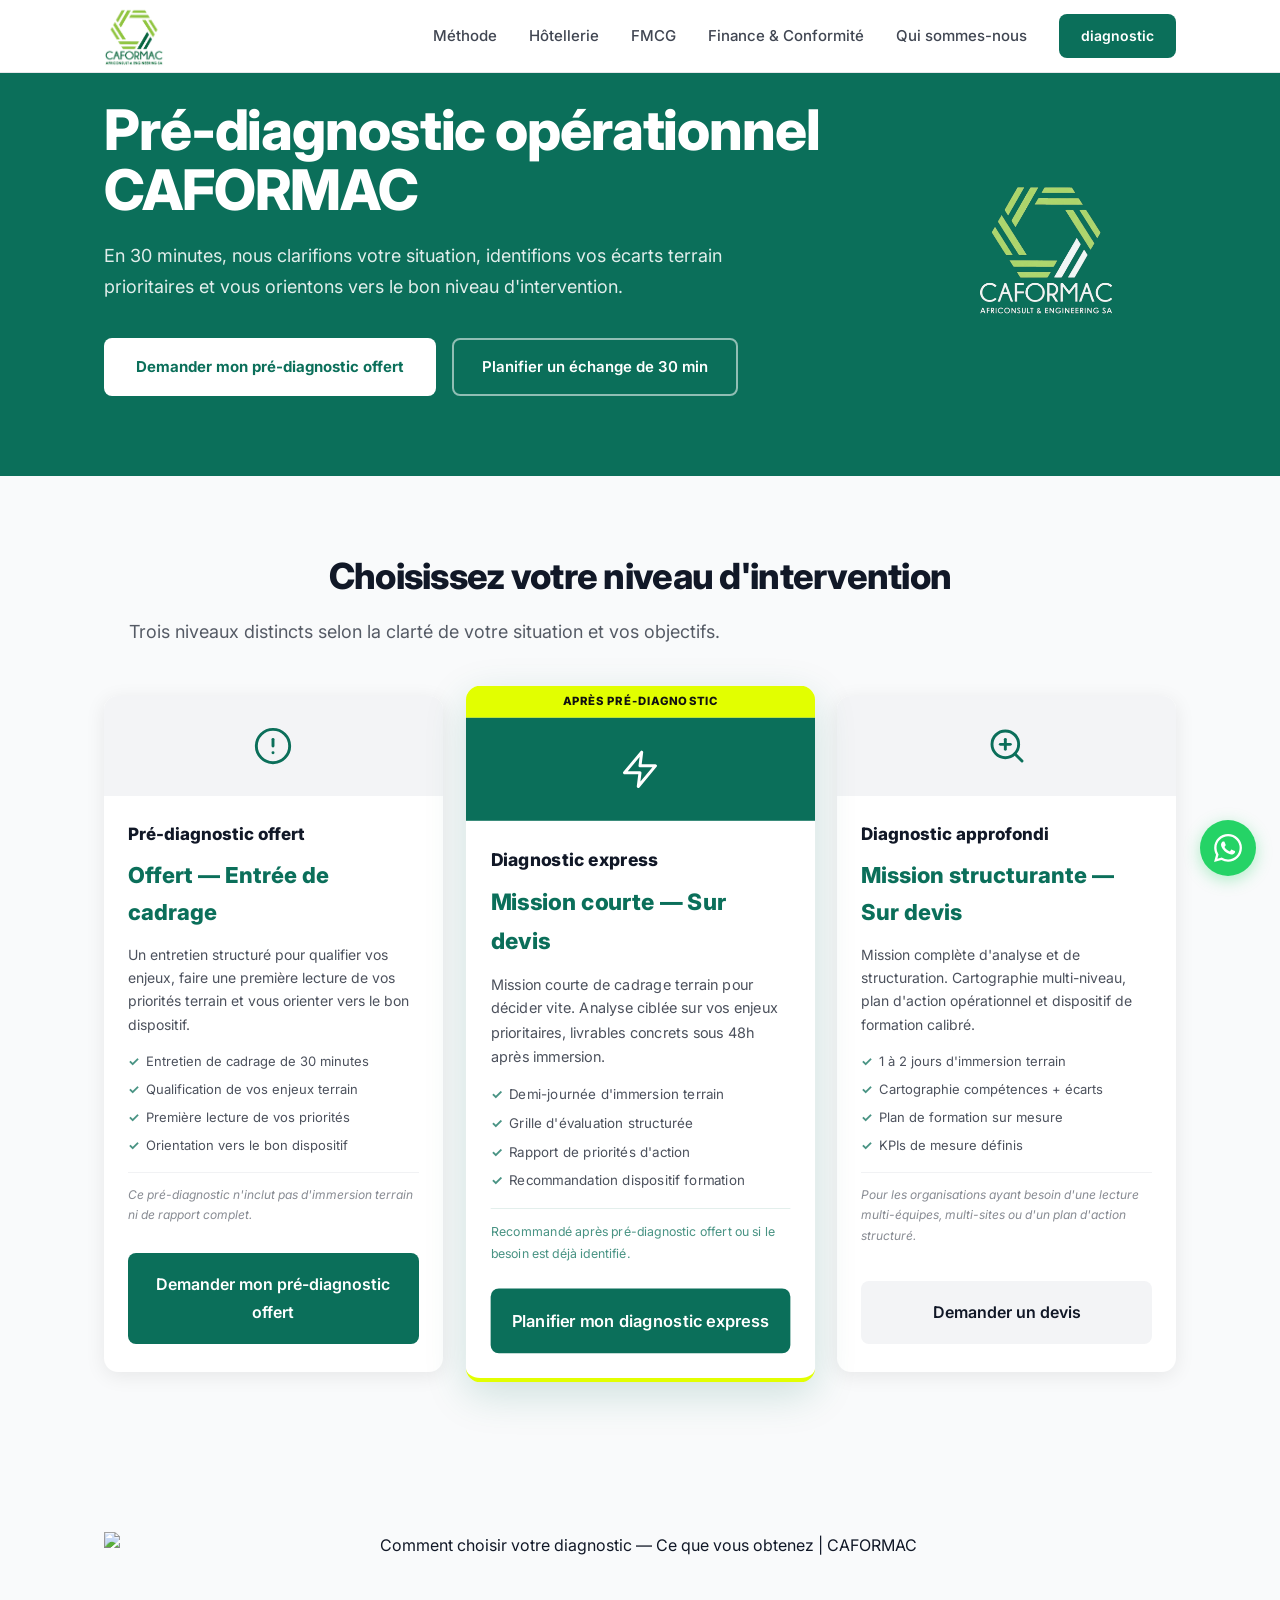
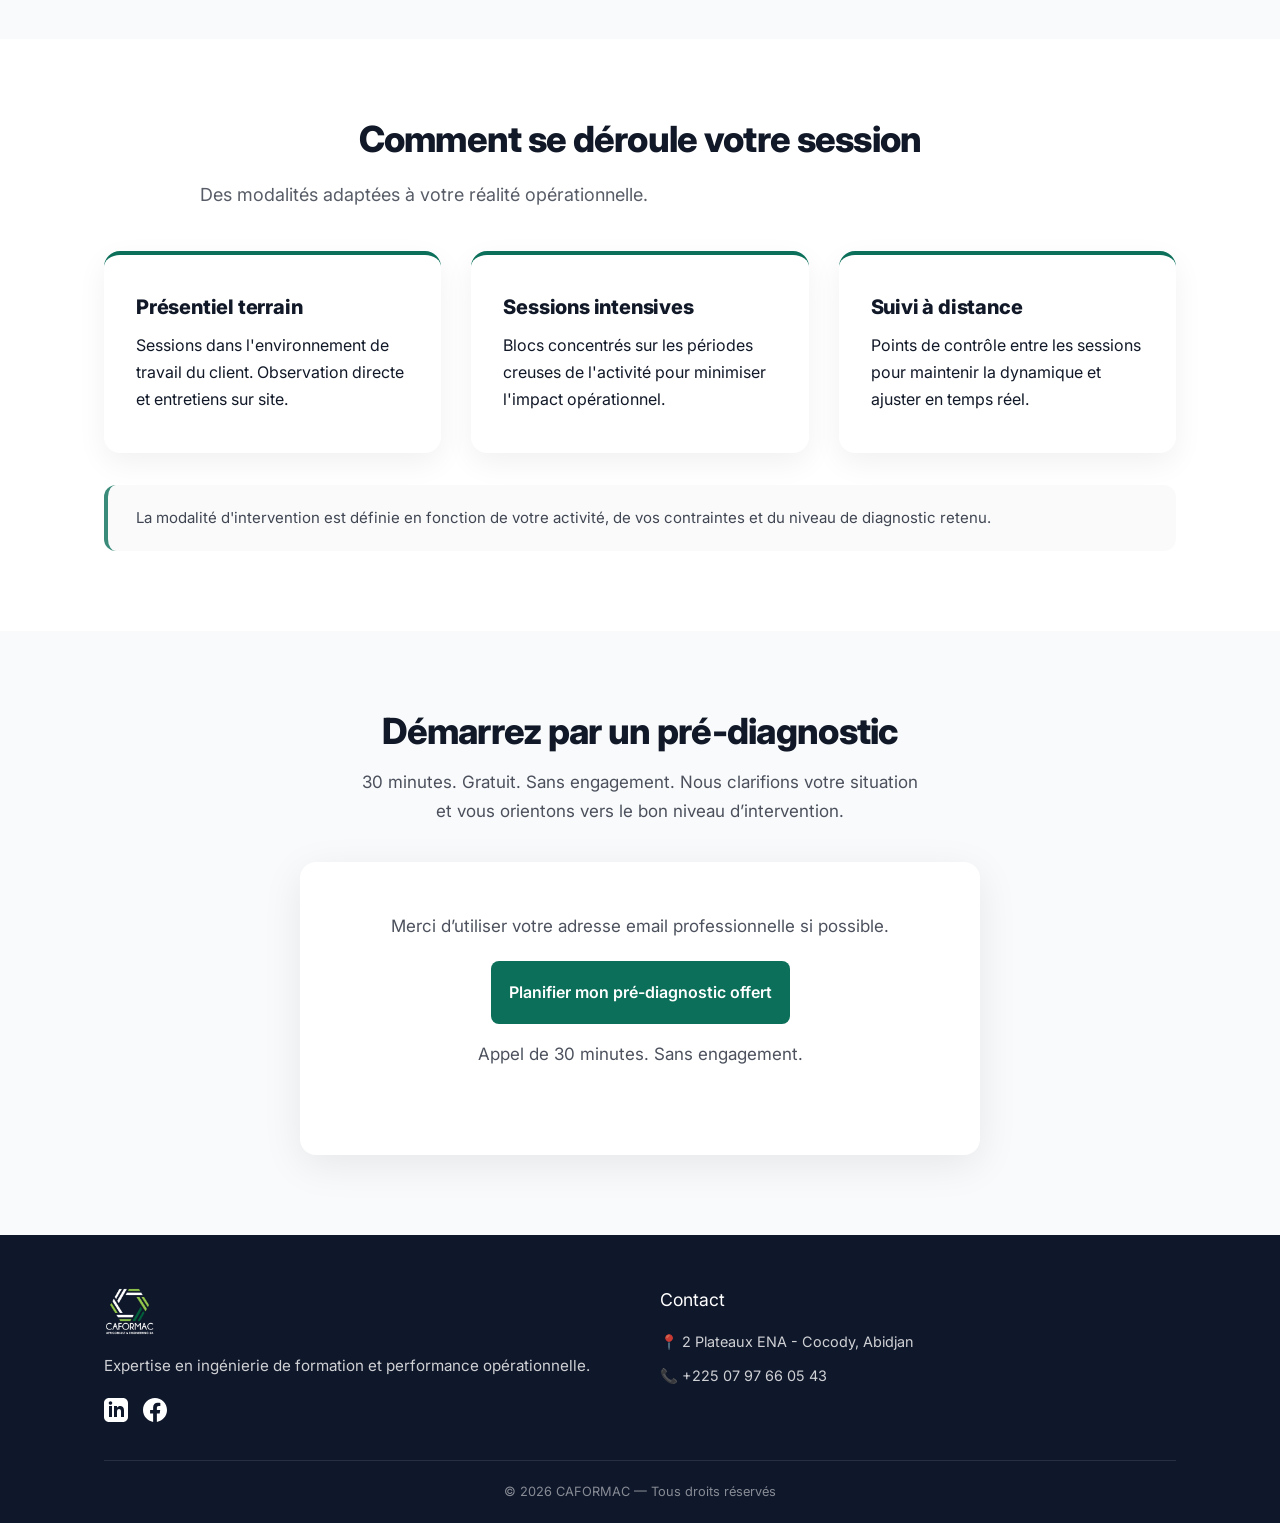
==== commit 4fc19300: "mise à jour site" ====
--- a/diagnostic.html
+++ b/diagnostic.html
@@ -49,7 +49,7 @@
         <a href="fmcg.html" class="nav__link">FMCG</a>
         <a href="finance.html" class="nav__link">Finance &amp; Conformité</a>
         <a href="qui-sommes-nous.html" class="nav__link">Qui sommes-nous</a>
-        <a href="diagnostic.html" class="nav__cta nav__link--active">Diagnostic offert</a>
+        <a href="diagnostic.html" class="nav__cta nav__link--active">diagnostic</a>
       </div>
     </div>
   </nav>
@@ -63,7 +63,8 @@
         <h1>Pré-diagnostic opérationnel CAFORMAC</h1>
         <p>En 30 minutes, nous clarifions votre situation, identifions vos écarts terrain prioritaires et vous orientons vers le bon niveau d'intervention.</p>
         <div class="diag-hero__ctas">
-          <a href="#form-diagnostic"
+          <a href="https://tidycal.com/ysoromou/diagnostic-et-plan-daction-30-minutes"
+          target="_blank" rel="noopener"
              class="btn--white cta-diagnostic"
              onclick="window.dataLayer=window.dataLayer||[];window.dataLayer.push({event:'diagnostic_click',page_path:window.location.pathname});">
             Demander mon pré-diagnostic offert
@@ -110,7 +111,8 @@
               <p style="font-size:12px; color:var(--text); opacity:.5; margin-top:16px; font-style:italic; border-top:1px solid var(--gray-200); padding-top:12px;">Ce pré-diagnostic n'inclut pas d'immersion terrain ni de rapport complet.</p>
             </div>
             <div class="diag-card__footer">
-              <a href="#form-diagnostic" class="btn btn--primary cta-diagnostic" style="display:block; text-align:center;"
+              <a href="https://tidycal.com/ysoromou/diagnostic-et-plan-daction-30-minutes"
+target="_blank" rel="noopener"" class="btn btn--primary cta-diagnostic" style="display:block; text-align:center;"
                  onclick="window.dataLayer=window.dataLayer||[];window.dataLayer.push({event:'diagnostic_click',page_path:window.location.pathname});">
                 Demander mon pré-diagnostic offert
               </a>
@@ -216,60 +218,32 @@
       </div>
     </section>
 
-    <!-- ======== 6. CTA FINAL + FORMULAIRE ======== -->
-    <section class="diag-cta-final reveal" id="form-diagnostic">
-      <div class="container">
-        <h2>Démarrez par un pré-diagnostic</h2>
-        <p>30 minutes. Gratuit. Sans engagement. Nous qualifions votre situation et vous orientons vers le bon niveau d'intervention.</p>
-
-        <div class="diag-cta-final__buttons" style="margin-bottom:48px;">
-          <a href="https://tidycal.com/ysoromou/diagnostic-et-plan-daction-30-minutes"
-             class="btn btn--secondary cta-diagnostic"
-             target="_blank" rel="noopener"
-             style="background:var(--gray-100); color:var(--text); border:none;"
-             onclick="window.dataLayer=window.dataLayer||[];window.dataLayer.push({event:'diagnostic_click',page_path:window.location.pathname});">
-            Planifier un échange de 30 min
-          </a>
-        </div>
-
-        <!-- Formulaire pré-diagnostic -->
-        <div class="form-card" style="max-width: 680px; margin: 0 auto;">
-          <form action="https://formspree.io/f/xvgzvjba" method="POST">
-            <div class="form-grid">
-              <div class="form-group">
-                <label for="name">Nom complet</label>
-                <input type="text" id="name" name="name" placeholder="Koné Patrick" required>
-              </div>
-              <div class="form-group">
-                <label for="company">Entreprise</label>
-                <input type="text" id="company" name="company" placeholder="Votre société SA" required>
-              </div>
-              <div class="form-group">
-                <label for="position">Fonction</label>
-                <select id="position" name="position" required>
-                  <option value="" disabled selected>Sélectionnez votre fonction</option>
-                  <option value="DG">DG</option>
-                  <option value="DRH">DRH</option>
-                  <option value="Responsable formation">Responsable formation</option>
-                  <option value="Autre">Autre</option>
-                </select>
-              </div>
-              <div class="form-group">
-                <label for="phone">Téléphone</label>
-                <input type="tel" id="phone" name="phone" placeholder="+225 00 00 00 00 00" required>
-              </div>
-              <div class="form-group full-width">
-                <label for="email">Email professionnel</label>
-                <input type="email" id="email" name="email" placeholder="nom@entreprise.com" required>
-              </div>
-            </div>
-            <button type="submit" class="btn btn--primary btn--full">Demander mon pré-diagnostic offert →</button>
-          </form>
-          <p class="form-note">Réponse sous 24h ouvrées. Confidentialité garantie. Sans engagement.</p>
-        </div>
-
-      </div>
-    </section>
+    
+   <!-- ======== 6. CTA FINAL ======== -->
+<section class="diag-cta-final reveal" id="form-diagnostic">
+  <div class="container">
+    <h2>Démarrez par un pré-diagnostic</h2>
+    <p>30 minutes. Gratuit. Sans engagement. Nous clarifions votre situation et vous orientons vers le bon niveau d’intervention.</p>
+
+    <div class="form-card" style="max-width: 680px; margin: 0 auto; text-align:center;">
+      <p class="form-note" style="margin-bottom:20px;">
+        Merci d’utiliser votre adresse email professionnelle si possible.
+      </p>
+
+      <a href="https://tidycal.com/ysoromou/diagnostic-et-plan-daction-30-minutes"
+         class="btn btn--primary cta-diagnostic"
+         target="_blank" rel="noopener"
+         onclick="window.dataLayer=window.dataLayer||[];window.dataLayer.push({event:'diagnostic_click',page_path:window.location.pathname});">
+        Planifier mon pré-diagnostic offert
+      </a>
+
+      <p class="form-note" style="margin-top:16px;">
+        Appel de 30 minutes. Sans engagement.
+      </p>
+    </div>
+  </div>
+</section>
+  
 
   </main>
 
